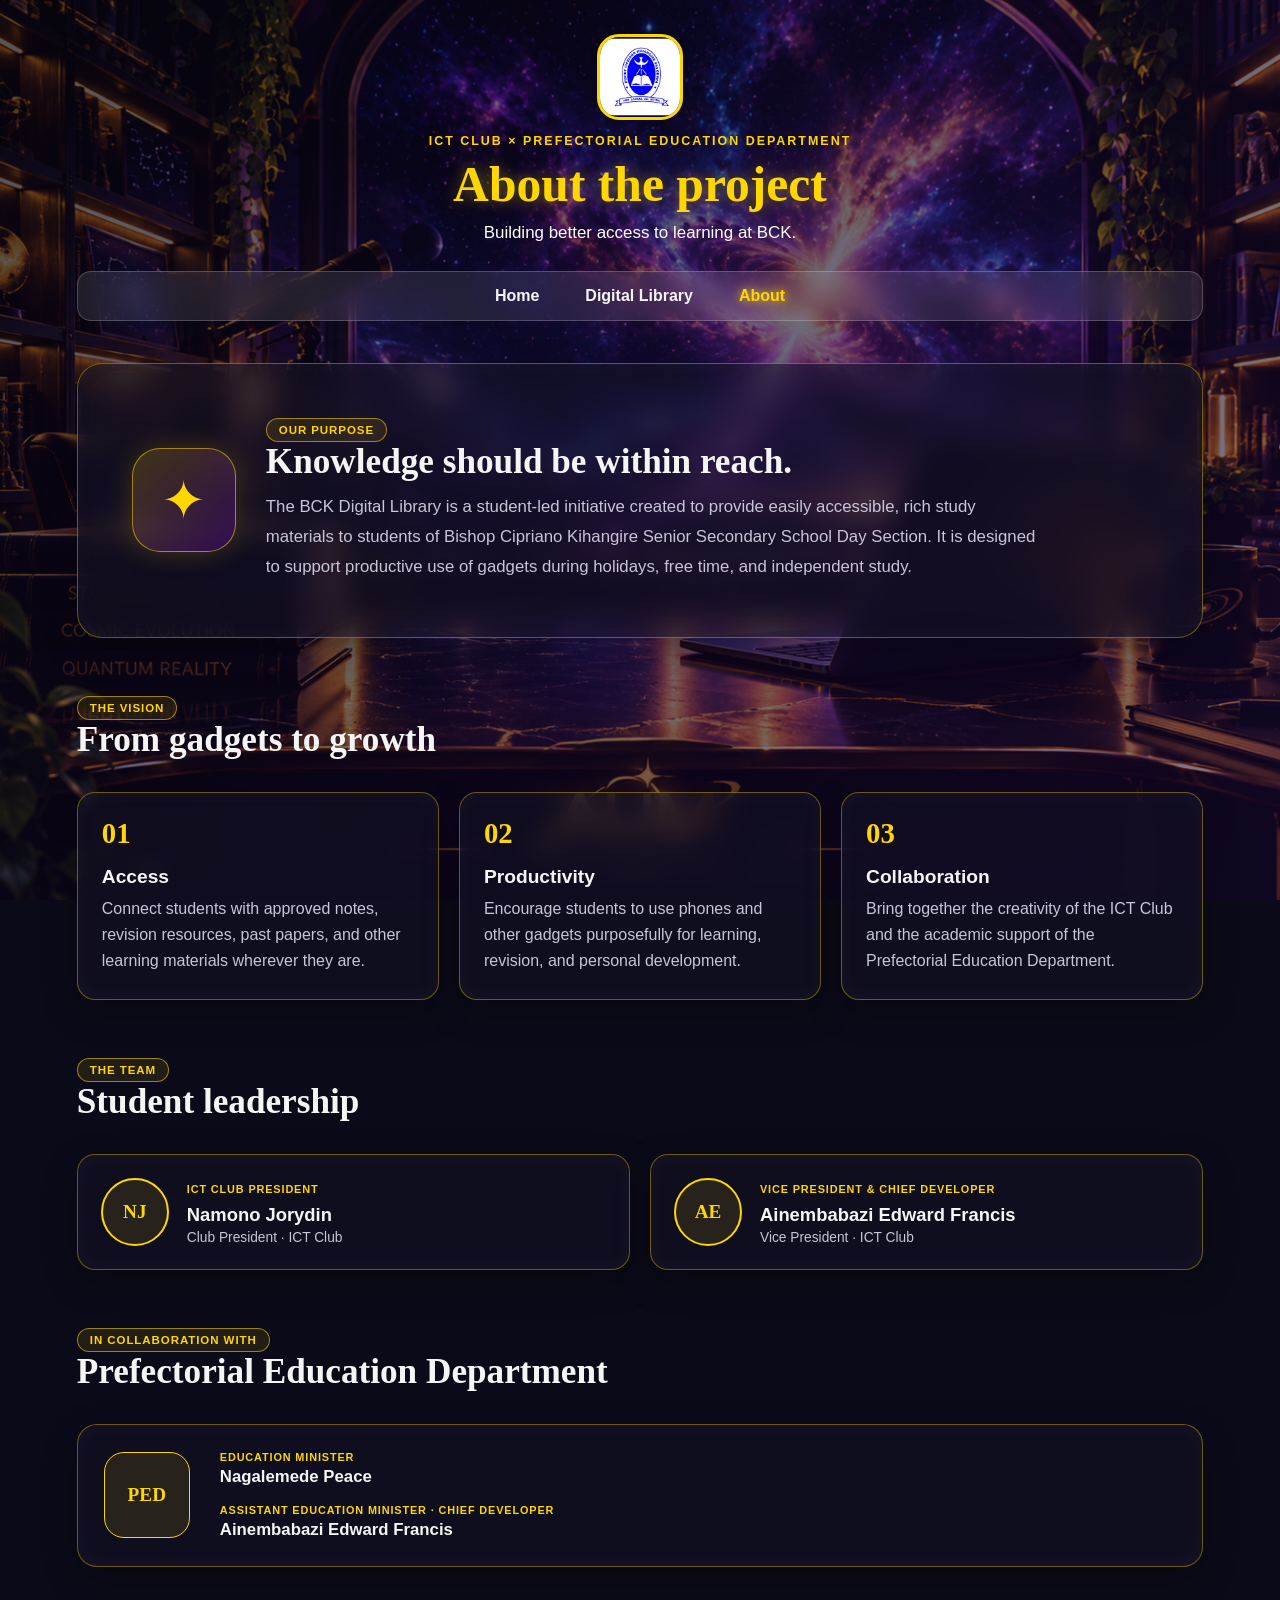
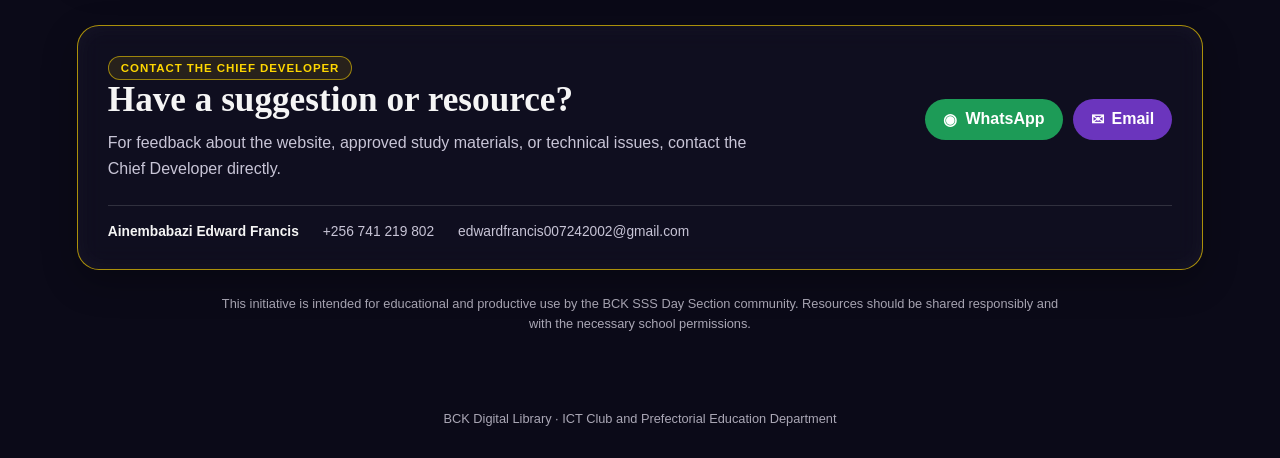
==== about.html @ 895d28ef "Add files via upload" ====
<!doctype html>
<html lang="en">
<head>
  <meta charset="utf-8">
  <meta name="viewport" content="width=device-width, initial-scale=1">
  <meta name="description" content="About the BCK Digital Library, developed by the ICT Club in collaboration with the Prefectorial Education Department.">
  <title>About the Project | BCK Digital Library</title>
  <link rel="stylesheet" href="styles.css">
</head>
<body>
  <header class="site-header compact-header">
    <div class="hero container">
      <div class="badge-box small-badge"><img src="images/badge.png" alt="BCK school badge"></div>
      <p class="eyebrow">ICT Club × Prefectorial Education Department</p>
      <h1>About the project</h1>
      <p class="tagline">Building better access to learning at BCK.</p>
    </div>
    <nav class="navbar container" aria-label="Main navigation">
      <a href="index.html">Home</a>
      <a href="books.html">Digital Library</a>
      <a class="active" href="about.html">About</a>
    </nav>
  </header>

  <main class="container about-main">
    <section class="about-hero glass">
      <div class="about-icon" aria-hidden="true">✦</div>
      <div>
        <span class="chip">OUR PURPOSE</span>
        <h2>Knowledge should be within reach.</h2>
        <p>The BCK Digital Library is a student-led initiative created to provide easily accessible, rich study materials to students of Bishop Cipriano Kihangire Senior Secondary School Day Section. It is designed to support productive use of gadgets during holidays, free time, and independent study.</p>
      </div>
    </section>

    <section class="about-section">
      <div class="section-heading about-heading">
        <div><span class="chip">THE VISION</span><h2>From gadgets to growth</h2></div>
      </div>
      <div class="vision-grid">
        <article class="vision-card glass"><span class="vision-number">01</span><h3>Access</h3><p>Connect students with approved notes, revision resources, past papers, and other learning materials wherever they are.</p></article>
        <article class="vision-card glass"><span class="vision-number">02</span><h3>Productivity</h3><p>Encourage students to use phones and other gadgets purposefully for learning, revision, and personal development.</p></article>
        <article class="vision-card glass"><span class="vision-number">03</span><h3>Collaboration</h3><p>Bring together the creativity of the ICT Club and the academic support of the Prefectorial Education Department.</p></article>
      </div>
    </section>

    <section class="about-section">
      <div class="section-heading about-heading"><div><span class="chip">THE TEAM</span><h2>Student leadership</h2></div></div>
      <div class="team-grid">
        <article class="person-card glass featured-person"><div class="person-avatar">NJ</div><div><span class="role-label">ICT CLUB PRESIDENT</span><h3>Namono Jorydin</h3><p>Club President · ICT Club</p></div></article>
        <article class="person-card glass featured-person"><div class="person-avatar">AE</div><div><span class="role-label">VICE PRESIDENT & CHIEF DEVELOPER</span><h3>Ainembabazi Edward Francis</h3><p>Vice President · ICT Club</p></div></article>
      </div>
    </section>

    <section class="about-section">
      <div class="section-heading about-heading"><div><span class="chip">IN COLLABORATION WITH</span><h2>Prefectorial Education Department</h2></div></div>
      <div class="leadership-panel glass">
        <div class="department-mark">PED</div>
        <div class="leadership-list">
          <div><span>EDUCATION MINISTER</span><strong>Nagalemede Peace</strong></div>
          <div><span>ASSISTANT EDUCATION MINISTER · CHIEF DEVELOPER</span><strong>Ainembabazi Edward Francis</strong></div>
        </div>
      </div>
    </section>

    <section class="contact-panel glass">
      <div>
        <span class="chip">CONTACT THE CHIEF DEVELOPER</span>
        <h2>Have a suggestion or resource?</h2>
        <p>For feedback about the website, approved study materials, or technical issues, contact the Chief Developer directly.</p>
      </div>
      <div class="contact-actions">
        <a class="contact-button whatsapp" href="https://wa.me/256741219802" target="_blank" rel="noopener"><span>◉</span> WhatsApp</a>
        <a class="contact-button email" href="mailto:edwardfrancis007242002@gmail.com"><span>✉</span> Email</a>
      </div>
      <div class="contact-details"><strong>Ainembabazi Edward Francis</strong><span>+256 741 219 802</span><span>edwardfrancis007242002@gmail.com</span></div>
    </section>

    <p class="about-note">This initiative is intended for educational and productive use by the BCK SSS Day Section community. Resources should be shared responsibly and with the necessary school permissions.</p>
  </main>

  <footer class="site-footer container">BCK Digital Library · ICT Club and Prefectorial Education Department</footer>
</body>
</html>
---- styles.css ----
:root {
  --gold: #ffd700;
  --gold-dark: #b8860b;
  --ink: #f5f5f5;
  --muted: #c8c5d7;
  --purple: #6b35bd;
  --night: #0b0a18;
}

* { box-sizing: border-box; }
html { scroll-behavior: smooth; }
body {
  min-height: 100vh;
  margin: 0;
  color: var(--ink);
  font-family: "Segoe UI", Tahoma, Geneva, Verdana, sans-serif;
  background: var(--night) url("images/bg.jpg") center / cover fixed no-repeat;
  overflow-x: hidden;
}
body::before {
  content: "";
  position: fixed;
  inset: 0;
  z-index: -1;
  background: linear-gradient(135deg, rgba(8, 6, 18, .68), rgba(29, 12, 61, .54));
}
a { color: inherit; }
.container { width: min(1150px, 88vw); margin-inline: auto; }
.site-header { padding: 34px 0 0; }
.hero { text-align: center; }
.badge-box {
  display: grid;
  place-items: center;
  width: 122px;
  height: 122px;
  margin: 0 auto 18px;
  overflow: hidden;
  border: 3px solid var(--gold);
  border-radius: 28px;
  background: rgba(20, 18, 30, .6);
  animation: glow 3.2s ease-in-out infinite;
}
.badge-box img { width: 88%; height: 88%; object-fit: contain; transform: scale(1.16); }
.small-badge { width: 86px; height: 86px; border-radius: 22px; margin-bottom: 14px; }
@keyframes glow { 50% { box-shadow: 0 0 30px 8px rgba(255, 215, 0, .55), 0 0 75px 22px rgba(150, 70, 255, .25); } }
.eyebrow { margin: 0 0 8px; color: var(--gold); font-size: .78rem; font-weight: 800; letter-spacing: .16em; text-transform: uppercase; }
h1, h2, h3, p { margin-top: 0; }
h1 { margin-bottom: 10px; color: var(--gold); font: 700 clamp(1.75rem, 4vw, 3.1rem) Georgia, serif; text-shadow: 0 0 16px rgba(255, 215, 0, .42); }
h2 { margin-bottom: 10px; font: 700 clamp(1.45rem, 3vw, 2.2rem) Georgia, serif; }
.tagline { margin-bottom: 0; color: #fff; font-size: 1.06rem; }
.navbar {
  display: flex;
  justify-content: center;
  gap: 46px;
  margin-top: 28px;
  padding: 15px 20px;
  border: 1px solid rgba(255,255,255,.2);
  border-radius: 14px;
  background: rgba(190,190,205,.13);
  backdrop-filter: blur(12px);
}
.navbar a { color: var(--ink); font-weight: 700; text-decoration: none; }
.navbar a:hover, .navbar a.active { color: var(--gold); text-shadow: 0 0 10px var(--gold); }
main { padding: 48px 0 76px; }
.glass { border: 1px solid rgba(255, 215, 0, .38); background: rgba(20, 18, 37, .58); box-shadow: 0 12px 35px rgba(0,0,0,.28), inset 0 0 22px rgba(255,255,255,.035); backdrop-filter: blur(12px); }
.welcome-panel { display: flex; align-items: center; justify-content: space-between; gap: 30px; padding: clamp(26px, 5vw, 58px); border-radius: 25px; }
.welcome-panel p { max-width: 620px; color: var(--muted); font-size: 1.05rem; line-height: 1.7; }
.welcome-mark { font-size: clamp(4rem, 11vw, 8rem); filter: drop-shadow(0 0 22px rgba(255,215,0,.45)); }
.chip { display: inline-block; padding: 5px 12px; border: 1px solid rgba(255,215,0,.55); border-radius: 99px; color: var(--gold); background: rgba(255,215,0,.1); font-size: .72rem; font-weight: 800; letter-spacing: .08em; }
.btn-gold { display: inline-block; padding: 11px 25px; border-radius: 99px; color: #16120a; background: linear-gradient(135deg, #ffe9a8, var(--gold) 48%, var(--gold-dark)); box-shadow: 0 0 16px rgba(255,215,0,.34); font-weight: 800; text-decoration: none; transition: transform .2s, box-shadow .2s; }
.btn-gold:hover { transform: translateY(-2px); box-shadow: 0 0 28px rgba(255,215,0,.64); }
.section-heading { display: flex; align-items: end; justify-content: space-between; gap: 20px; margin: 54px 0 22px; }
.section-heading p { color: var(--muted); }
.class-grid { display: grid; grid-template-columns: repeat(3, 1fr); gap: 22px; }
.class-card { display: flex; flex-direction: column; align-items: center; padding: 30px 20px; border-radius: 20px; text-align: center; text-decoration: none; transition: transform .25s, border-color .25s; }
.class-card:hover { transform: translateY(-7px); border-color: var(--gold); }
.class-card span { color: var(--gold); font: 700 3.2rem Georgia, serif; text-shadow: 0 0 16px rgba(255,215,0,.4); }
.class-card small { margin: 3px 0 17px; color: var(--muted); }
.class-card b { font-size: .9rem; }
.notice { margin-top: 28px; padding: 20px 24px; border-radius: 16px; }
.notice p { margin: 7px 0 0; color: var(--muted); line-height: 1.6; }
.library-main { padding-top: 40px; }
.library-toolbar { display: flex; align-items: end; justify-content: space-between; gap: 25px; padding: 25px; border-radius: 20px; }
.library-toolbar h2 { margin-top: 11px; margin-bottom: 4px; }
.library-toolbar p { margin: 0; color: var(--muted); }
.search-box input { width: min(360px, 100%); padding: 13px 16px; border: 1px solid rgba(255,255,255,.25); border-radius: 99px; outline: 0; color: white; background: rgba(0,0,0,.28); font: inherit; }
.search-box input:focus { border-color: var(--gold); box-shadow: 0 0 0 3px rgba(255,215,0,.12); }
.library-layout { display: grid; grid-template-columns: 190px 1fr; gap: 26px; margin-top: 28px; }
.class-filter { align-self: start; padding: 20px; border-radius: 18px; }
.class-filter h3 { margin-bottom: 14px; }
.filter-btn { display: flex; justify-content: space-between; width: 100%; margin: 4px 0; padding: 10px 11px; border: 0; border-radius: 9px; color: var(--ink); background: transparent; cursor: pointer; text-align: left; font: inherit; }
.filter-btn span { color: var(--muted); font-size: .7rem; }
.filter-btn:hover, .filter-btn.active { color: #16120a; background: var(--gold); font-weight: 800; }
.filter-btn.active span { color: #3b3100; }
.class-filter hr { margin: 18px 0; border: 0; border-top: 1px solid rgba(255,255,255,.15); }
.text-link { color: var(--muted); font-size: .88rem; text-decoration: none; }
.text-link:hover { color: var(--gold); }
.resource-grid { display: grid; grid-template-columns: repeat(3, 1fr); gap: 20px; }
.resource-card { display: flex; flex-direction: column; padding: 17px; border-radius: 18px; }
.resource-cover { display: grid; place-items: center; height: 105px; margin-bottom: 14px; border: 1px solid rgba(255,215,0,.25); border-radius: 13px; background: linear-gradient(135deg, rgba(255,215,0,.15), rgba(106,13,173,.34)); font-size: 2.7rem; }
.resource-meta { display: flex; align-items: center; justify-content: space-between; gap: 8px; }
.format { color: var(--muted); font-size: .75rem; font-weight: 800; }
.resource-card h3 { margin: 13px 0 7px; font-size: 1.02rem; line-height: 1.35; }
.subject { margin-bottom: 4px; color: var(--gold); font-size: .85rem; font-weight: 700; }
.author { min-height: 34px; margin-bottom: 16px; color: var(--muted); font-size: .78rem; }
.full-btn, .btn-disabled { width: 100%; padding: 10px 12px; text-align: center; font-size: .86rem; }
.btn-disabled { display: inline-block; border: 1px dashed rgba(255,255,255,.28); border-radius: 99px; color: #aaa7b5; font-weight: 700; }
.empty-state { grid-column: 1 / -1; padding: 40px; border-radius: 18px; text-align: center; }
.empty-state p { color: var(--muted); }
.site-footer { padding: 0 0 32px; color: #aaa7b5; font-size: .8rem; text-align: center; }
.sr-only { position: absolute; width: 1px; height: 1px; overflow: hidden; clip: rect(0,0,0,0); }
.about-main { padding-top: 42px; }
.about-hero { display: flex; align-items: center; gap: 30px; padding: clamp(26px, 5vw, 54px); border-radius: 25px; }
.about-hero p { max-width: 780px; margin-bottom: 0; color: var(--muted); font-size: 1.05rem; line-height: 1.8; }
.about-icon { display: grid; flex: 0 0 104px; place-items: center; width: 104px; height: 104px; border: 1px solid rgba(255,215,0,.55); border-radius: 28px; color: var(--gold); background: linear-gradient(135deg, rgba(255,215,0,.2), rgba(106,13,173,.35)); font-size: 3.4rem; box-shadow: 0 0 28px rgba(255,215,0,.2); }
.about-section { margin-top: 58px; }
.about-heading { margin: 0 0 22px; }
.vision-grid { display: grid; grid-template-columns: repeat(3, 1fr); gap: 20px; }
.vision-card { padding: 24px; border-radius: 18px; }
.vision-number { color: var(--gold); font: 700 1.8rem Georgia, serif; }
.vision-card h3 { margin: 16px 0 8px; font-size: 1.2rem; }
.vision-card p { margin: 0; color: var(--muted); line-height: 1.65; }
.team-grid { display: grid; grid-template-columns: repeat(2, 1fr); gap: 20px; }
.person-card { display: flex; align-items: center; gap: 18px; padding: 23px; border-radius: 18px; }
.person-avatar { display: grid; flex: 0 0 68px; place-items: center; width: 68px; height: 68px; border: 2px solid var(--gold); border-radius: 50%; color: var(--gold); background: rgba(255,215,0,.1); font: 700 1.2rem Georgia, serif; }
.role-label { color: var(--gold); font-size: .68rem; font-weight: 800; letter-spacing: .08em; }
.person-card h3 { margin: 7px 0 4px; font-size: 1.15rem; }
.person-card p { margin: 0; color: var(--muted); font-size: .86rem; }
.leadership-panel { display: flex; align-items: center; gap: 30px; padding: 26px; border-radius: 20px; }
.department-mark { display: grid; flex: 0 0 86px; place-items: center; width: 86px; height: 86px; border: 1px solid var(--gold); border-radius: 20px; color: var(--gold); background: rgba(255,215,0,.1); font: 700 1.2rem Georgia, serif; }
.leadership-list { display: grid; gap: 17px; }
.leadership-list div { display: grid; gap: 4px; }
.leadership-list span { color: var(--gold); font-size: .68rem; font-weight: 800; letter-spacing: .08em; }
.leadership-list strong { font-size: 1.05rem; }
.contact-panel { display: grid; grid-template-columns: 1fr auto; gap: 22px 35px; align-items: center; margin-top: 58px; padding: 30px; border-color: rgba(255,215,0,.65); border-radius: 22px; }
.contact-panel p { max-width: 650px; margin: 0; color: var(--muted); line-height: 1.65; }
.contact-actions { display: flex; flex-wrap: wrap; gap: 10px; }
.contact-button { display: inline-flex; align-items: center; gap: 8px; padding: 11px 18px; border-radius: 99px; color: white; font-weight: 800; text-decoration: none; }
.contact-button.whatsapp { background: #1d9b57; }
.contact-button.email { background: #6b35bd; }
.contact-button:hover { filter: brightness(1.15); transform: translateY(-2px); }
.contact-details { grid-column: 1 / -1; display: flex; flex-wrap: wrap; gap: 8px 24px; padding-top: 18px; border-top: 1px solid rgba(255,255,255,.14); color: var(--muted); font-size: .86rem; }
.contact-details strong { color: var(--ink); }
.about-note { margin: 24px auto 0; max-width: 850px; color: #aaa7b5; font-size: .8rem; line-height: 1.6; text-align: center; }
@media (max-width: 850px) { .resource-grid { grid-template-columns: repeat(2, 1fr); } }
@media (max-width: 650px) {
  .container { width: min(92vw, 1150px); }
  .navbar { gap: 28px; }
  .welcome-panel, .section-heading, .library-toolbar { align-items: flex-start; flex-direction: column; }
  .welcome-mark { display: none; }
  .class-grid, .resource-grid { grid-template-columns: 1fr; }
  .library-layout { grid-template-columns: 1fr; }
  .class-filter { display: grid; grid-template-columns: repeat(2, 1fr); gap: 3px 8px; }
  .class-filter h3, .class-filter hr, .class-filter .text-link { grid-column: 1 / -1; }
  .search-box, .search-box input { width: 100%; }
  .about-hero { align-items: flex-start; flex-direction: column; }
  .vision-grid, .team-grid { grid-template-columns: 1fr; }
  .leadership-panel { align-items: flex-start; flex-direction: column; }
  .contact-panel { grid-template-columns: 1fr; }
  .contact-details { grid-column: auto; flex-direction: column; gap: 6px; }
}
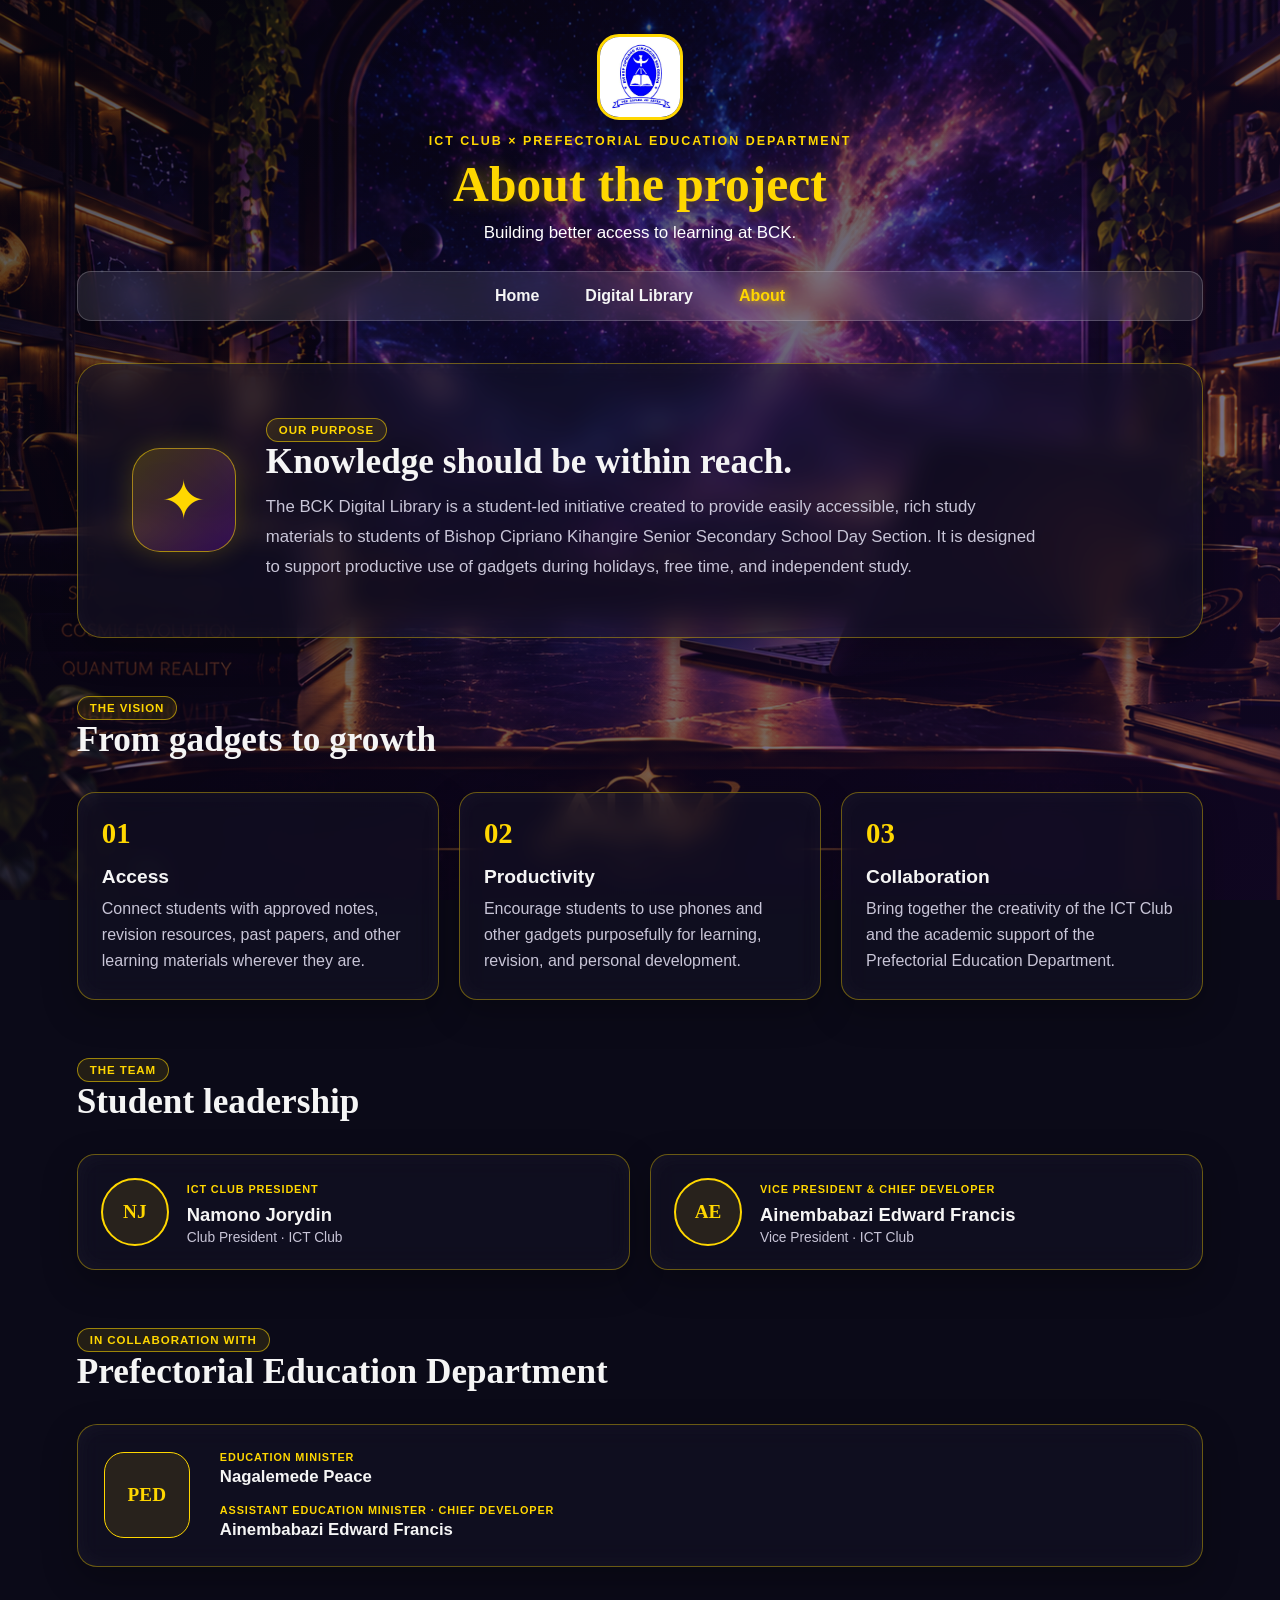
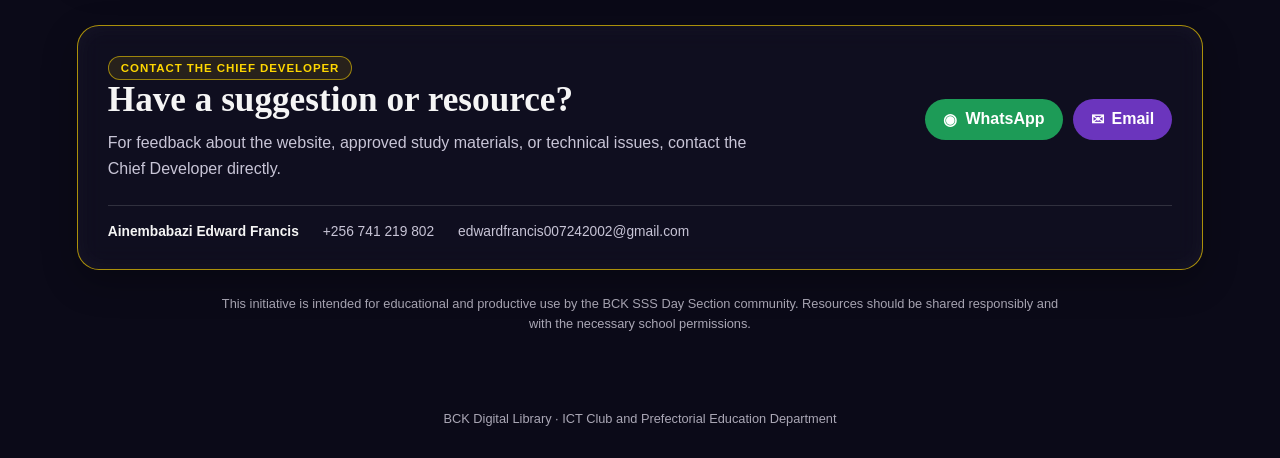
==== commit e076da4a: "Update about.html" ====
--- a/about.html
+++ b/about.html
@@ -6,6 +6,7 @@
   <meta name="description" content="About the BCK Digital Library, developed by the ICT Club in collaboration with the Prefectorial Education Department.">
   <title>About the Project | BCK Digital Library</title>
   <link rel="stylesheet" href="styles.css">
+  <link rel="icon" type="image/png" href="images/badge.png">
 </head>
 <body>
   <header class="site-header compact-header">
--- a/styles.css
+++ b/styles.css
@@ -31,8 +31,8 @@
 .badge-box {
   display: grid;
   place-items: center;
-  width: 122px;
-  height: 122px;
+  width: 112px;
+  height: 112px;
   margin: 0 auto 18px;
   overflow: hidden;
   border: 3px solid var(--gold);
@@ -40,7 +40,7 @@
   background: rgba(20, 18, 30, .6);
   animation: glow 3.2s ease-in-out infinite;
 }
-.badge-box img { width: 88%; height: 88%; object-fit: contain; transform: scale(1.16); }
+.badge-box img { width: 94%; height: 94%; object-fit: contain; transform: scale(1.16); }
 .small-badge { width: 86px; height: 86px; border-radius: 22px; margin-bottom: 14px; }
 @keyframes glow { 50% { box-shadow: 0 0 30px 8px rgba(255, 215, 0, .55), 0 0 75px 22px rgba(150, 70, 255, .25); } }
 .eyebrow { margin: 0 0 8px; color: var(--gold); font-size: .78rem; font-weight: 800; letter-spacing: .16em; text-transform: uppercase; }
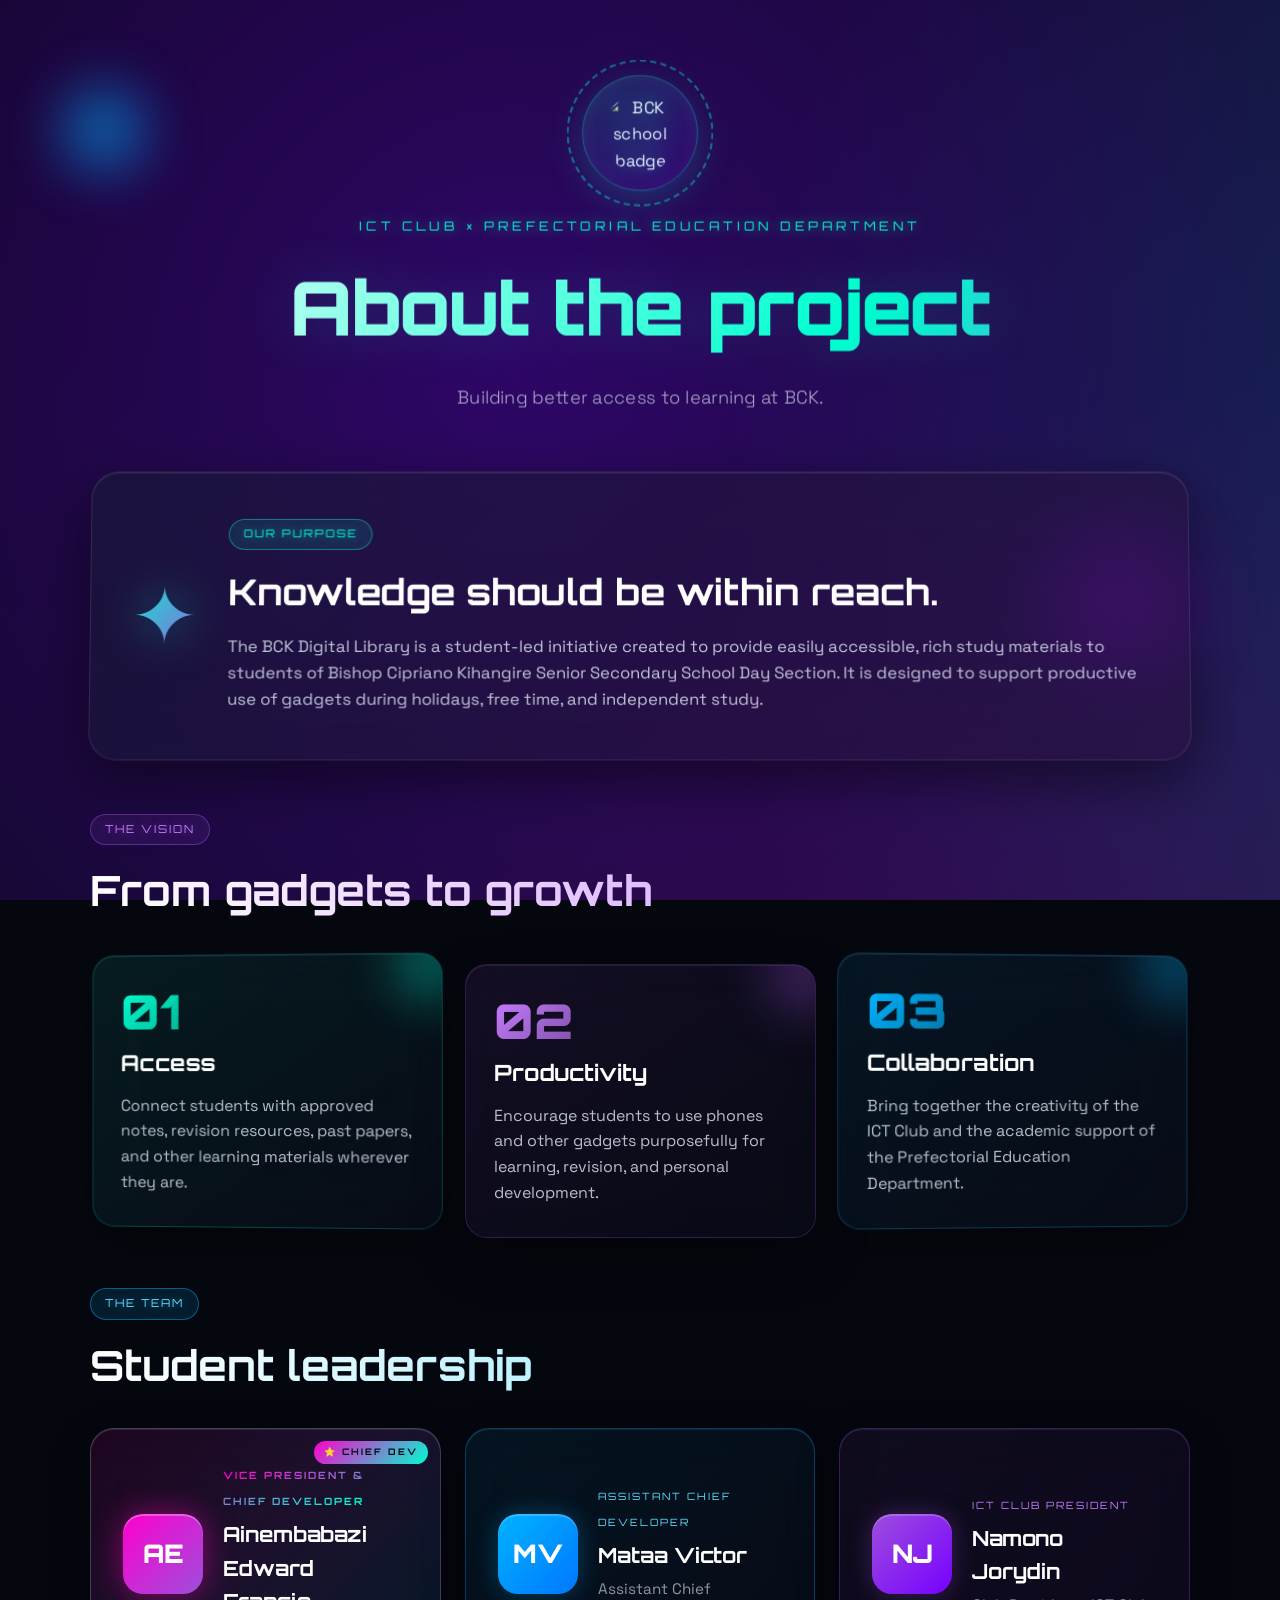
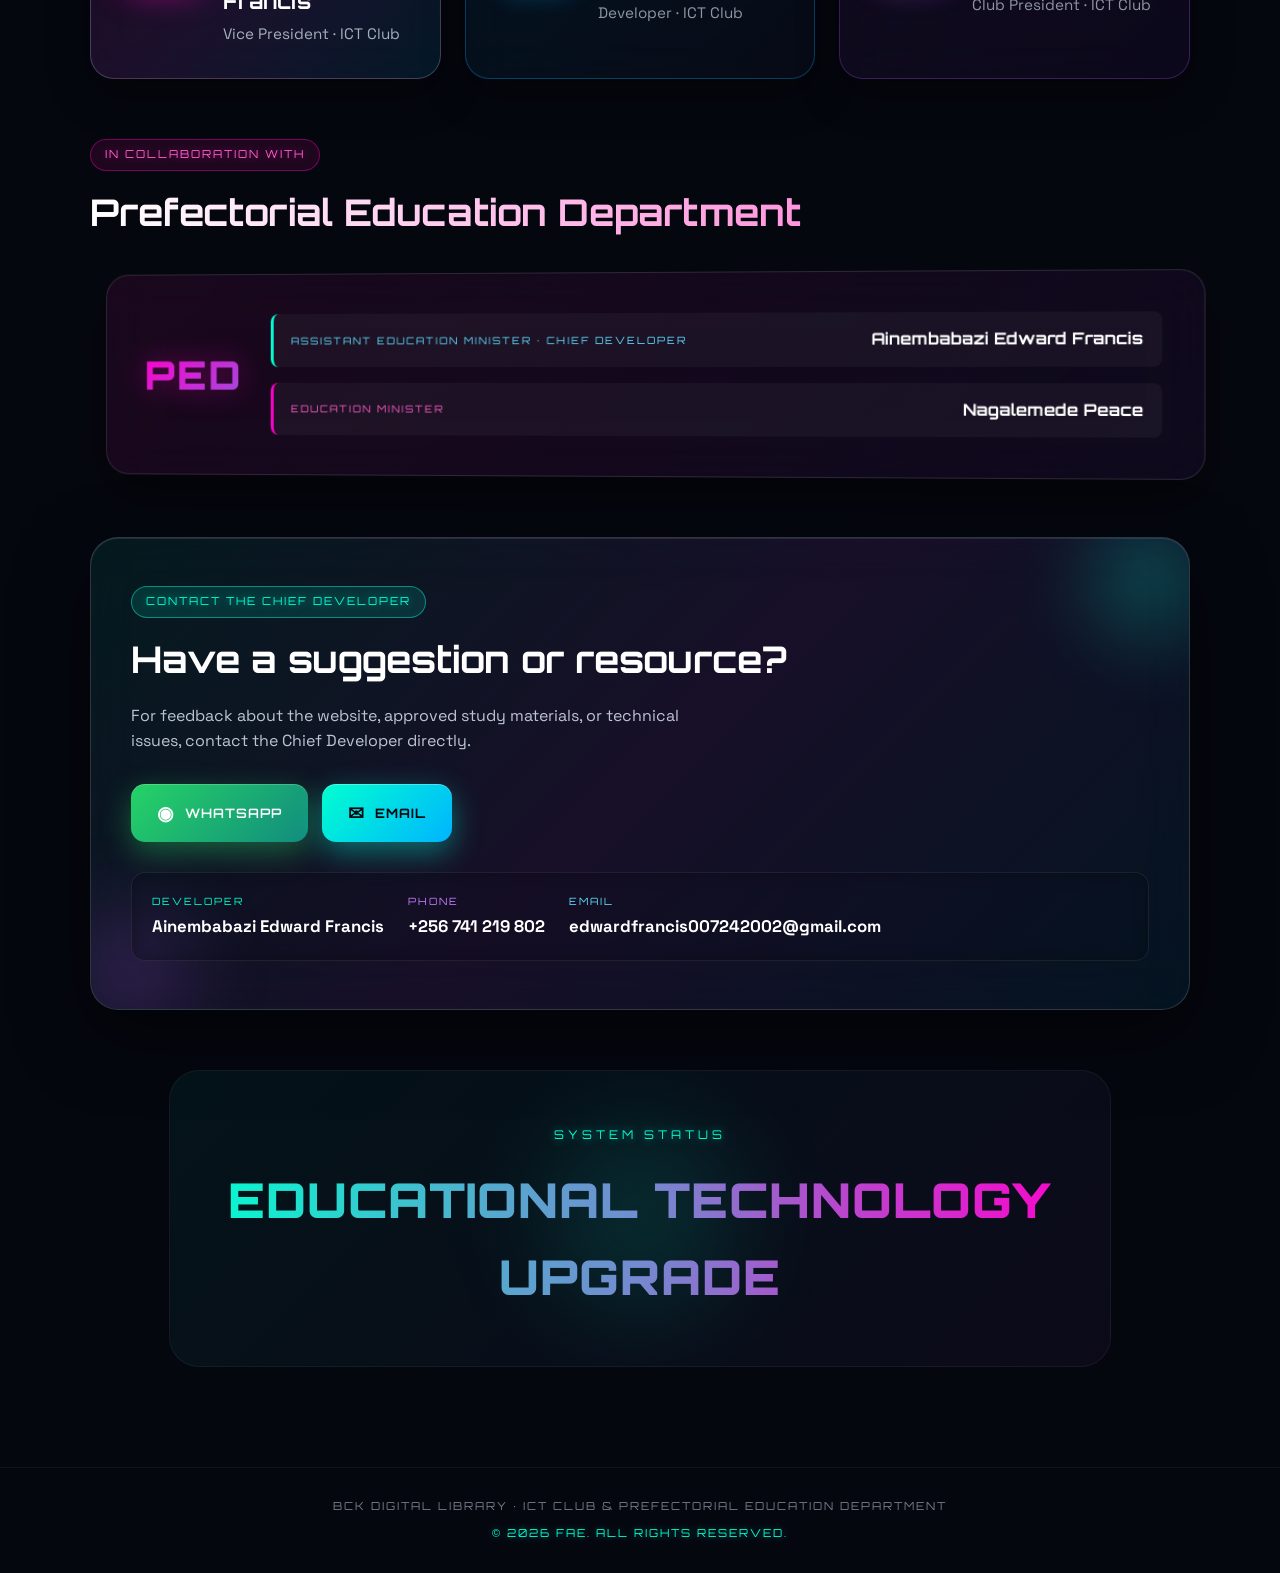
==== commit a4e6f785: "Update about.html" ====
--- a/about.html
+++ b/about.html
@@ -5,80 +5,790 @@
   <meta name="viewport" content="width=device-width, initial-scale=1">
   <meta name="description" content="About the BCK Digital Library, developed by the ICT Club in collaboration with the Prefectorial Education Department.">
   <title>About the Project | BCK Digital Library</title>
-  <link rel="stylesheet" href="styles.css">
-  <link rel="icon" type="image/png" href="images/badge.png">
+  <link rel="icon" type="image/png" href="images/school-badge.png">
+  <link rel="preconnect" href="https://fonts.googleapis.com">
+  <link rel="preconnect" href="https://fonts.gstatic.com" crossorigin>
+  <link href="https://fonts.googleapis.com/css2?family=Orbitron:wght@500;700;900&family=Space+Grotesk:wght@300;400;500;600;700&display=swap" rel="stylesheet">
+  <style>
+    @keyframes auroraShift {
+      0% { background-position: 0% 50%; }
+      50% { background-position: 100% 50%; }
+      100% { background-position: 0% 50%; }
+    }
+    @keyframes floaty {
+      0%, 100% { transform: translateY(0) rotate(0deg); }
+      50% { transform: translateY(-15px) rotate(3deg); }
+    }
+    @keyframes pulseGlow {
+      0%, 100% { box-shadow: 0 0 30px rgba(0, 255, 200, 0.35), inset 0 0 20px rgba(0, 255, 200, 0.08); }
+      50% { box-shadow: 0 0 55px rgba(0, 255, 200, 0.6), inset 0 0 30px rgba(0, 255, 200, 0.15); }
+    }
+    @keyframes holoShimmer {
+      0% { background-position: -200% center; }
+      100% { background-position: 200% center; }
+    }
+    @keyframes spin {
+      from { transform: rotate(0deg); }
+      to   { transform: rotate(360deg); }
+    }
+  </style>
 </head>
-<body>
-  <header class="site-header compact-header">
-    <div class="hero container">
-      <div class="badge-box small-badge"><img src="images/badge.png" alt="BCK school badge"></div>
-      <p class="eyebrow">ICT Club × Prefectorial Education Department</p>
-      <h1>About the project</h1>
-      <p class="tagline">Building better access to learning at BCK.</p>
+<body style="
+  margin: 0;
+  font-family: 'Space Grotesk', system-ui, sans-serif;
+  color: #e8f1ff;
+  background: #05070f;
+  min-height: 100vh;
+  overflow-x: hidden;
+  position: relative;
+  line-height: 1.6;
+">
+
+  <!-- Animated cosmic background (No more square grid!) -->
+  <div style="
+    position: fixed;
+    inset: 0;
+    background:
+      radial-gradient(circle at 20% 20%, rgba(120, 0, 255, 0.35), transparent 50%),
+      radial-gradient(circle at 80% 30%, rgba(0, 200, 255, 0.28), transparent 55%),
+      radial-gradient(circle at 50% 90%, rgba(255, 0, 180, 0.25), transparent 60%),
+      linear-gradient(135deg, #05070f 0%, #0a0d1f 50%, #050714 100%);
+    background-size: 200% 200%;
+    animation: auroraShift 18s ease-in-out infinite;
+    z-index: -2;
+  "></div>
+
+  <!-- Floating decorative orbs -->
+  <div style="position: fixed; top: 10%; left: 5%; width: 80px; height: 80px; border-radius: 50%; background: radial-gradient(circle, #00ffd0, #0077ff 60%, transparent); filter: blur(30px); opacity: 0.7; animation: floaty 8s ease-in-out infinite; pointer-events: none;"></div>
+  <div style="position: fixed; top: 60%; right: 8%; width: 120px; height: 120px; border-radius: 50%; background: radial-gradient(circle, #ff00cc, #7700ff 60%, transparent); filter: blur(40px); opacity: 0.6; animation: floaty 10s ease-in-out infinite reverse; pointer-events: none;"></div>
+
+  <!-- ============ HEADER ============ -->
+  <header style="
+    position: relative;
+    padding: 80px 20px 40px;
+    text-align: center;
+    perspective: 1200px;
+  ">
+    <div style="
+      max-width: 1100px;
+      margin: 0 auto;
+      transform: translateZ(40px);
+    ">
+      <!-- Holographic Orb Badge -->
+      <div style="position: relative; display: inline-flex; margin-bottom: 24px; animation: floaty 7s ease-in-out infinite;">
+        <div style="
+          position: absolute; inset: -15px;
+          border: 2px dashed rgba(0,255,220,0.4);
+          border-radius: 50%;
+          animation: spin 20s linear infinite;
+        "></div>
+        <div style="
+          width: 110px;
+          height: 110px;
+          border-radius: 50%;
+          background: linear-gradient(145deg, rgba(0,255,220,0.15), rgba(120,0,255,0.15));
+          backdrop-filter: blur(20px);
+          -webkit-backdrop-filter: blur(20px);
+          border: 1px solid rgba(0, 255, 220, 0.3);
+          box-shadow: 0 10px 40px rgba(0, 255, 220, 0.2), inset 0 0 20px rgba(255,255,255,0.05);
+          display: flex;
+          align-items: center;
+          justify-content: center;
+        ">
+          <img src="images/school-badge.png" alt="BCK school badge" style="width: 75px; height: 75px; object-fit: contain; border-radius: 50%; filter: drop-shadow(0 0 10px rgba(0,255,220,0.6));">
+        </div>
+      </div>
+
+      <p style="
+        margin: 0 0 12px;
+        font-family: 'Orbitron', monospace;
+        font-size: 12px;
+        letter-spacing: 4px;
+        text-transform: uppercase;
+        color: #00ffd0;
+        text-shadow: 0 0 12px rgba(0,255,220,0.7);
+      ">ICT Club × Prefectorial Education Department</p>
+
+      <h1 style="
+        margin: 0 0 16px;
+        font-family: 'Orbitron', sans-serif;
+        font-size: clamp(2.2rem, 6vw, 4.5rem);
+        font-weight: 900;
+        letter-spacing: -1px;
+        background: linear-gradient(120deg, #ffffff 0%, #00ffd0 35%, #9d4edd 65%, #00b4ff 100%);
+        background-size: 200% auto;
+        -webkit-background-clip: text;
+        background-clip: text;
+        -webkit-text-fill-color: transparent;
+        animation: holoShimmer 6s linear infinite;
+        text-shadow: 0 0 60px rgba(0,255,220,0.2);
+      ">About the project</h1>
+
+      <p style="
+        margin: 0 auto;
+        max-width: 500px;
+        font-size: 1.1rem;
+        color: rgba(232, 241, 255, 0.7);
+        font-weight: 300;
+      ">Building better access to learning at BCK.</p>
     </div>
-    <nav class="navbar container" aria-label="Main navigation">
-      <a href="index.html">Home</a>
-      <a href="books.html">Digital Library</a>
-      <a class="active" href="about.html">About</a>
-    </nav>
   </header>
 
-  <main class="container about-main">
-    <section class="about-hero glass">
-      <div class="about-icon" aria-hidden="true">✦</div>
+  <!-- ============ MAIN ============ -->
+  <main style="
+    max-width: 1100px;
+    margin: 0 auto;
+    padding: 20px 20px 60px;
+    perspective: 1500px;
+  ">
+
+    <!-- HERO PURPOSE SECTION -->
+    <section style="
+      position: relative;
+      padding: 48px 40px;
+      margin-bottom: 50px;
+      background: linear-gradient(135deg, rgba(20, 25, 50, 0.55), rgba(40, 15, 60, 0.55));
+      backdrop-filter: blur(25px);
+      -webkit-backdrop-filter: blur(25px);
+      border: 1px solid rgba(255,255,255,0.1);
+      border-radius: 28px;
+      display: flex;
+      gap: 30px;
+      align-items: center;
+      box-shadow:
+        0 20px 60px rgba(0,0,0,0.5),
+        inset 0 1px 0 rgba(255,255,255,0.1);
+      transform: rotateX(2deg);
+      transition: transform 0.5s cubic-bezier(.2,.9,.3,1.3);
+    " onmouseover="this.style.transform='rotateX(0deg) translateY(-4px)'" onmouseout="this.style.transform='rotateX(2deg)'">
+      <div style="
+        font-size: 5rem;
+        background: linear-gradient(135deg, #00ffd0, #9d4edd);
+        -webkit-background-clip: text;
+        background-clip: text;
+        -webkit-text-fill-color: transparent;
+        filter: drop-shadow(0 0 25px rgba(0,255,220,0.5));
+        animation: floaty 4s ease-in-out infinite;
+        flex-shrink: 0;
+      ">✦</div>
       <div>
-        <span class="chip">OUR PURPOSE</span>
-        <h2>Knowledge should be within reach.</h2>
-        <p>The BCK Digital Library is a student-led initiative created to provide easily accessible, rich study materials to students of Bishop Cipriano Kihangire Senior Secondary School Day Section. It is designed to support productive use of gadgets during holidays, free time, and independent study.</p>
+        <span style="
+          display: inline-block;
+          padding: 6px 14px;
+          background: rgba(0,255,220,0.1);
+          border: 1px solid rgba(0,255,220,0.4);
+          border-radius: 20px;
+          font-family: 'Orbitron', sans-serif;
+          font-size: 11px;
+          letter-spacing: 2px;
+          color: #00ffd0;
+          margin-bottom: 14px;
+          text-shadow: 0 0 8px rgba(0,255,220,0.5);
+        ">OUR PURPOSE</span>
+        <h2 style="
+          margin: 0 0 14px;
+          font-family: 'Orbitron', sans-serif;
+          font-size: clamp(1.6rem, 4vw, 2.3rem);
+          font-weight: 700;
+          color: #fff;
+        ">Knowledge should be within reach.</h2>
+        <p style="
+          margin: 0;
+          color: rgba(232,241,255,0.8);
+          font-size: 1.05rem;
+        ">The BCK Digital Library is a student-led initiative created to provide easily accessible, rich study materials to students of Bishop Cipriano Kihangire Senior Secondary School Day Section. It is designed to support productive use of gadgets during holidays, free time, and independent study.</p>
       </div>
     </section>
 
-    <section class="about-section">
-      <div class="section-heading about-heading">
-        <div><span class="chip">THE VISION</span><h2>From gadgets to growth</h2></div>
-      </div>
-      <div class="vision-grid">
-        <article class="vision-card glass"><span class="vision-number">01</span><h3>Access</h3><p>Connect students with approved notes, revision resources, past papers, and other learning materials wherever they are.</p></article>
-        <article class="vision-card glass"><span class="vision-number">02</span><h3>Productivity</h3><p>Encourage students to use phones and other gadgets purposefully for learning, revision, and personal development.</p></article>
-        <article class="vision-card glass"><span class="vision-number">03</span><h3>Collaboration</h3><p>Bring together the creativity of the ICT Club and the academic support of the Prefectorial Education Department.</p></article>
+    <!-- VISION SECTION -->
+    <section style="margin-bottom: 60px;">
+      <div style="margin-bottom: 30px;">
+        <span style="
+          display: inline-block;
+          padding: 6px 14px;
+          background: rgba(157,78,221,0.12);
+          border: 1px solid rgba(157,78,221,0.45);
+          border-radius: 20px;
+          font-family: 'Orbitron', sans-serif;
+          font-size: 11px;
+          letter-spacing: 2px;
+          color: #c77dff;
+          margin-bottom: 12px;
+          text-shadow: 0 0 8px rgba(157,78,221,0.5);
+        ">THE VISION</span>
+        <h2 style="
+          margin: 0;
+          font-family: 'Orbitron', sans-serif;
+          font-size: clamp(1.8rem, 4vw, 2.6rem);
+          font-weight: 700;
+          background: linear-gradient(90deg, #fff, #c77dff);
+          -webkit-background-clip: text;
+          background-clip: text;
+          -webkit-text-fill-color: transparent;
+        ">From gadgets to growth</h2>
+      </div>
+
+      <div style="
+        display: grid;
+        grid-template-columns: repeat(auto-fit, minmax(280px, 1fr));
+        gap: 24px;
+      ">
+        <!-- Card 1 -->
+        <article style="
+          position: relative;
+          padding: 32px 28px;
+          background: linear-gradient(145deg, rgba(0,255,220,0.08), rgba(10,15,30,0.4));
+          backdrop-filter: blur(20px);
+          -webkit-backdrop-filter: blur(20px);
+          border: 1px solid rgba(0,255,220,0.2);
+          border-radius: 22px;
+          transform-style: preserve-3d;
+          transform: perspective(1000px) rotateY(-4deg);
+          transition: all 0.5s cubic-bezier(.2,.9,.3,1.3);
+          box-shadow: 0 20px 50px rgba(0,0,0,0.4), inset 0 1px 0 rgba(255,255,255,0.08);
+          overflow: hidden;
+        " onmouseover="this.style.transform='perspective(1000px) rotateY(0deg) translateY(-8px)'; this.style.boxShadow='0 25px 60px rgba(0,255,220,0.3), inset 0 1px 0 rgba(255,255,255,0.15)'" onmouseout="this.style.transform='perspective(1000px) rotateY(-4deg)'; this.style.boxShadow='0 20px 50px rgba(0,0,0,0.4), inset 0 1px 0 rgba(255,255,255,0.08)'">
+          <span style="
+            font-family: 'Orbitron', sans-serif;
+            font-size: 3rem;
+            font-weight: 900;
+            background: linear-gradient(135deg, #00ffd0, transparent);
+            -webkit-background-clip: text;
+            background-clip: text;
+            -webkit-text-fill-color: transparent;
+            line-height: 1;
+            display: block;
+            margin-bottom: 10px;
+          ">01</span>
+          <h3 style="
+            margin: 0 0 12px;
+            font-family: 'Orbitron', sans-serif;
+            font-size: 1.4rem;
+            color: #fff;
+          ">Access</h3>
+          <p style="margin: 0; color: rgba(232,241,255,0.78);">Connect students with approved notes, revision resources, past papers, and other learning materials wherever they are.</p>
+          <div style="
+            position: absolute;
+            top: -50px;
+            right: -50px;
+            width: 120px;
+            height: 120px;
+            border-radius: 50%;
+            background: radial-gradient(circle, rgba(0,255,220,0.4), transparent 70%);
+            filter: blur(20px);
+          "></div>
+        </article>
+
+        <!-- Card 2 -->
+        <article style="
+          position: relative;
+          padding: 32px 28px;
+          background: linear-gradient(145deg, rgba(157,78,221,0.1), rgba(10,15,30,0.4));
+          backdrop-filter: blur(20px);
+          -webkit-backdrop-filter: blur(20px);
+          border: 1px solid rgba(157,78,221,0.25);
+          border-radius: 22px;
+          transform-style: preserve-3d;
+          transform: perspective(1000px) rotateY(0deg) translateY(10px);
+          transition: all 0.5s cubic-bezier(.2,.9,.3,1.3);
+          box-shadow: 0 20px 50px rgba(0,0,0,0.4), inset 0 1px 0 rgba(255,255,255,0.08);
+          overflow: hidden;
+        " onmouseover="this.style.transform='perspective(1000px) rotateY(0deg) translateY(-8px)'; this.style.boxShadow='0 25px 60px rgba(157,78,221,0.3), inset 0 1px 0 rgba(255,255,255,0.15)'" onmouseout="this.style.transform='perspective(1000px) rotateY(0deg) translateY(10px)'; this.style.boxShadow='0 20px 50px rgba(0,0,0,0.4), inset 0 1px 0 rgba(255,255,255,0.08)'">
+          <span style="
+            font-family: 'Orbitron', sans-serif;
+            font-size: 3rem;
+            font-weight: 900;
+            background: linear-gradient(135deg, #c77dff, transparent);
+            -webkit-background-clip: text;
+            background-clip: text;
+            -webkit-text-fill-color: transparent;
+            line-height: 1;
+            display: block;
+            margin-bottom: 10px;
+          ">02</span>
+          <h3 style="
+            margin: 0 0 12px;
+            font-family: 'Orbitron', sans-serif;
+            font-size: 1.4rem;
+            color: #fff;
+          ">Productivity</h3>
+          <p style="margin: 0; color: rgba(232,241,255,0.78);">Encourage students to use phones and other gadgets purposefully for learning, revision, and personal development.</p>
+          <div style="
+            position: absolute;
+            top: -50px;
+            right: -50px;
+            width: 120px;
+            height: 120px;
+            border-radius: 50%;
+            background: radial-gradient(circle, rgba(157,78,221,0.4), transparent 70%);
+            filter: blur(20px);
+          "></div>
+        </article>
+
+        <!-- Card 3 -->
+        <article style="
+          position: relative;
+          padding: 32px 28px;
+          background: linear-gradient(145deg, rgba(0,180,255,0.08), rgba(10,15,30,0.4));
+          backdrop-filter: blur(20px);
+          -webkit-backdrop-filter: blur(20px);
+          border: 1px solid rgba(0,180,255,0.25);
+          border-radius: 22px;
+          transform-style: preserve-3d;
+          transform: perspective(1000px) rotateY(4deg);
+          transition: all 0.5s cubic-bezier(.2,.9,.3,1.3);
+          box-shadow: 0 20px 50px rgba(0,0,0,0.4), inset 0 1px 0 rgba(255,255,255,0.08);
+          overflow: hidden;
+        " onmouseover="this.style.transform='perspective(1000px) rotateY(0deg) translateY(-8px)'; this.style.boxShadow='0 25px 60px rgba(0,180,255,0.3), inset 0 1px 0 rgba(255,255,255,0.15)'" onmouseout="this.style.transform='perspective(1000px) rotateY(4deg)'; this.style.boxShadow='0 20px 50px rgba(0,0,0,0.4), inset 0 1px 0 rgba(255,255,255,0.08)'">
+          <span style="
+            font-family: 'Orbitron', sans-serif;
+            font-size: 3rem;
+            font-weight: 900;
+            background: linear-gradient(135deg, #00b4ff, transparent);
+            -webkit-background-clip: text;
+            background-clip: text;
+            -webkit-text-fill-color: transparent;
+            line-height: 1;
+            display: block;
+            margin-bottom: 10px;
+          ">03</span>
+          <h3 style="
+            margin: 0 0 12px;
+            font-family: 'Orbitron', sans-serif;
+            font-size: 1.4rem;
+            color: #fff;
+          ">Collaboration</h3>
+          <p style="margin: 0; color: rgba(232,241,255,0.78);">Bring together the creativity of the ICT Club and the academic support of the Prefectorial Education Department.</p>
+          <div style="
+            position: absolute;
+            top: -50px;
+            right: -50px;
+            width: 120px;
+            height: 120px;
+            border-radius: 50%;
+            background: radial-gradient(circle, rgba(0,180,255,0.4), transparent 70%);
+            filter: blur(20px);
+          "></div>
+        </article>
       </div>
     </section>
 
-    <section class="about-section">
-      <div class="section-heading about-heading"><div><span class="chip">THE TEAM</span><h2>Student leadership</h2></div></div>
-      <div class="team-grid">
-        <article class="person-card glass featured-person"><div class="person-avatar">NJ</div><div><span class="role-label">ICT CLUB PRESIDENT</span><h3>Namono Jorydin</h3><p>Club President · ICT Club</p></div></article>
-        <article class="person-card glass featured-person"><div class="person-avatar">AE</div><div><span class="role-label">VICE PRESIDENT & CHIEF DEVELOPER</span><h3>Ainembabazi Edward Francis</h3><p>Vice President · ICT Club</p></div></article>
+    <!-- TEAM SECTION -->
+    <section style="margin-bottom: 60px;">
+      <div style="margin-bottom: 30px;">
+        <span style="
+          display: inline-block;
+          padding: 6px 14px;
+          background: rgba(0,180,255,0.12);
+          border: 1px solid rgba(0,180,255,0.45);
+          border-radius: 20px;
+          font-family: 'Orbitron', sans-serif;
+          font-size: 11px;
+          letter-spacing: 2px;
+          color: #5ee0ff;
+          margin-bottom: 12px;
+          text-shadow: 0 0 8px rgba(0,180,255,0.5);
+        ">THE TEAM</span>
+        <h2 style="
+          margin: 0;
+          font-family: 'Orbitron', sans-serif;
+          font-size: clamp(1.8rem, 4vw, 2.6rem);
+          font-weight: 700;
+          background: linear-gradient(90deg, #fff, #5ee0ff);
+          -webkit-background-clip: text;
+          background-clip: text;
+          -webkit-text-fill-color: transparent;
+        ">Student leadership</h2>
+      </div>
+
+      <div style="
+        display: grid;
+        grid-template-columns: repeat(auto-fit, minmax(300px, 1fr));
+        gap: 24px;
+      ">
+        <!-- 1. Edward (Chief Dev) -->
+        <article style="
+          position: relative;
+          padding: 32px;
+          background: linear-gradient(135deg, rgba(255,0,180,0.1), rgba(157,78,221,0.15), rgba(0,180,255,0.1));
+          backdrop-filter: blur(25px);
+          -webkit-backdrop-filter: blur(25px);
+          border: 1px solid rgba(255,255,255,0.2);
+          border-radius: 24px;
+          display: flex;
+          gap: 20px;
+          align-items: center;
+          transform-style: preserve-3d;
+          transition: all 0.4s cubic-bezier(.2,.9,.3,1.3);
+          box-shadow: 0 15px 40px rgba(0,0,0,0.4), inset 0 1px 0 rgba(255,255,255,0.1);
+          animation: pulseGlow 4s ease-in-out infinite;
+        " onmouseover="this.style.transform='translateY(-6px) rotateX(-5deg)'; this.style.boxShadow='0 25px 60px rgba(255,0,180,0.4)'" onmouseout="this.style.transform='translateY(0)'; this.style.boxShadow='0 15px 40px rgba(0,0,0,0.4)'">
+          <div style="
+            position: absolute;
+            top: 12px;
+            right: 12px;
+            font-size: 9px;
+            font-family: 'Orbitron', sans-serif;
+            letter-spacing: 2px;
+            background: linear-gradient(135deg, #ff00cc, #00ffd0);
+            padding: 4px 10px;
+            border-radius: 20px;
+            color: #05070f;
+            font-weight: 700;
+          ">⭐ CHIEF DEV</div>
+          <div style="
+            width: 80px;
+            height: 80px;
+            border-radius: 20px;
+            background: linear-gradient(135deg, #ff00cc, #9d4edd, #00ffd0);
+            background-size: 200% 200%;
+            animation: auroraShift 4s ease-in-out infinite;
+            display: flex;
+            align-items: center;
+            justify-content: center;
+            font-family: 'Orbitron', sans-serif;
+            font-weight: 900;
+            font-size: 1.6rem;
+            color: #fff;
+            box-shadow: 0 0 30px rgba(255,0,180,0.5), inset 0 2px 0 rgba(255,255,255,0.3);
+            flex-shrink: 0;
+          ">AE</div>
+          <div>
+            <span style="
+              font-family: 'Orbitron', sans-serif;
+              font-size: 10px;
+              letter-spacing: 2px;
+              background: linear-gradient(90deg, #ff00cc, #00ffd0);
+              -webkit-background-clip: text;
+              background-clip: text;
+              -webkit-text-fill-color: transparent;
+              font-weight: 700;
+            ">VICE PRESIDENT & CHIEF DEVELOPER</span>
+            <h3 style="margin: 6px 0 4px; font-family: 'Orbitron', sans-serif; font-size: 1.3rem; color: #fff;">Ainembabazi Edward Francis</h3>
+            <p style="margin: 0; color: rgba(232,241,255,0.7); font-size: 0.95rem;">Vice President · ICT Club</p>
+          </div>
+        </article>
+
+        <!-- 2. Mataa Victor -->
+        <article style="
+          position: relative;
+          padding: 32px;
+          background: linear-gradient(135deg, rgba(0,180,255,0.08), rgba(10,15,30,0.5));
+          backdrop-filter: blur(25px);
+          -webkit-backdrop-filter: blur(25px);
+          border: 1px solid rgba(0,180,255,0.3);
+          border-radius: 24px;
+          display: flex;
+          gap: 20px;
+          align-items: center;
+          transform-style: preserve-3d;
+          transition: all 0.4s cubic-bezier(.2,.9,.3,1.3);
+          box-shadow: 0 15px 40px rgba(0,0,0,0.4), inset 0 1px 0 rgba(255,255,255,0.08);
+        " onmouseover="this.style.transform='translateY(-6px) rotateX(-5deg)'; this.style.boxShadow='0 25px 60px rgba(0,180,255,0.3)'" onmouseout="this.style.transform='translateY(0)'; this.style.boxShadow='0 15px 40px rgba(0,0,0,0.4)'">
+          <div style="
+            width: 80px;
+            height: 80px;
+            border-radius: 20px;
+            background: linear-gradient(135deg, #00b4ff, #0077ff);
+            display: flex;
+            align-items: center;
+            justify-content: center;
+            font-family: 'Orbitron', sans-serif;
+            font-weight: 900;
+            font-size: 1.6rem;
+            color: #fff;
+            box-shadow: 0 0 25px rgba(0,180,255,0.3), inset 0 2px 0 rgba(255,255,255,0.2);
+            flex-shrink: 0;
+          ">MV</div>
+          <div>
+            <span style="
+              font-family: 'Orbitron', sans-serif;
+              font-size: 10px;
+              letter-spacing: 2px;
+              color: #5ee0ff;
+            ">ASSISTANT CHIEF DEVELOPER</span>
+            <h3 style="margin: 6px 0 4px; font-family: 'Orbitron', sans-serif; font-size: 1.3rem; color: #fff;">Mataa Victor</h3>
+            <p style="margin: 0; color: rgba(232,241,255,0.6); font-size: 0.95rem;">Assistant Chief Developer · ICT Club</p>
+          </div>
+        </article>
+
+        <!-- 3. Namono -->
+        <article style="
+          padding: 32px;
+          background: linear-gradient(135deg, rgba(157,78,221,0.08), rgba(20,10,40,0.5));
+          backdrop-filter: blur(25px);
+          -webkit-backdrop-filter: blur(25px);
+          border: 1px solid rgba(157,78,221,0.3);
+          border-radius: 24px;
+          display: flex;
+          gap: 20px;
+          align-items: center;
+          transform-style: preserve-3d;
+          transition: all 0.4s cubic-bezier(.2,.9,.3,1.3);
+          box-shadow: 0 15px 40px rgba(0,0,0,0.4), inset 0 1px 0 rgba(255,255,255,0.08);
+        " onmouseover="this.style.transform='translateY(-6px) rotateX(-5deg)'; this.style.boxShadow='0 25px 60px rgba(157,78,221,0.3)'" onmouseout="this.style.transform='translateY(0)'; this.style.boxShadow='0 15px 40px rgba(0,0,0,0.4)'">
+          <div style="
+            width: 80px;
+            height: 80px;
+            border-radius: 20px;
+            background: linear-gradient(135deg, #9d4edd, #7700ff);
+            display: flex;
+            align-items: center;
+            justify-content: center;
+            font-family: 'Orbitron', sans-serif;
+            font-weight: 900;
+            font-size: 1.6rem;
+            color: #fff;
+            box-shadow: 0 0 25px rgba(157,78,221,0.3), inset 0 2px 0 rgba(255,255,255,0.2);
+            flex-shrink: 0;
+          ">NJ</div>
+          <div>
+            <span style="
+              font-family: 'Orbitron', sans-serif;
+              font-size: 10px;
+              letter-spacing: 2px;
+              color: #c77dff;
+            ">ICT CLUB PRESIDENT</span>
+            <h3 style="margin: 6px 0 4px; font-family: 'Orbitron', sans-serif; font-size: 1.3rem; color: #fff;">Namono Jorydin</h3>
+            <p style="margin: 0; color: rgba(232,241,255,0.6); font-size: 0.95rem;">Club President · ICT Club</p>
+          </div>
+        </article>
       </div>
     </section>
 
-    <section class="about-section">
-      <div class="section-heading about-heading"><div><span class="chip">IN COLLABORATION WITH</span><h2>Prefectorial Education Department</h2></div></div>
-      <div class="leadership-panel glass">
-        <div class="department-mark">PED</div>
-        <div class="leadership-list">
-          <div><span>EDUCATION MINISTER</span><strong>Nagalemede Peace</strong></div>
-          <div><span>ASSISTANT EDUCATION MINISTER · CHIEF DEVELOPER</span><strong>Ainembabazi Edward Francis</strong></div>
+    <!-- PED SECTION -->
+    <section style="margin-bottom: 60px;">
+      <div style="margin-bottom: 30px;">
+        <span style="
+          display: inline-block;
+          padding: 6px 14px;
+          background: rgba(255,0,180,0.1);
+          border: 1px solid rgba(255,0,180,0.4);
+          border-radius: 20px;
+          font-family: 'Orbitron', sans-serif;
+          font-size: 11px;
+          letter-spacing: 2px;
+          color: #ff5ecb;
+          margin-bottom: 12px;
+          text-shadow: 0 0 8px rgba(255,0,180,0.5);
+        ">IN COLLABORATION WITH</span>
+        <h2 style="
+          margin: 0;
+          font-family: 'Orbitron', sans-serif;
+          font-size: clamp(1.6rem, 4vw, 2.3rem);
+          font-weight: 700;
+          background: linear-gradient(90deg, #fff, #ff5ecb);
+          -webkit-background-clip: text;
+          background-clip: text;
+          -webkit-text-fill-color: transparent;
+        ">Prefectorial Education Department</h2>
+      </div>
+
+      <div style="
+        padding: 40px;
+        background: linear-gradient(135deg, rgba(255,0,180,0.08), rgba(20,10,40,0.5));
+        backdrop-filter: blur(25px);
+        -webkit-backdrop-filter: blur(25px);
+        border: 1px solid rgba(255,255,255,0.12);
+        border-radius: 24px;
+        display: flex;
+        gap: 30px;
+        align-items: center;
+        transform: perspective(1000px) rotateY(-3deg);
+        transition: transform 0.5s;
+        box-shadow: 0 20px 50px rgba(0,0,0,0.5);
+        flex-wrap: wrap;
+      " onmouseover="this.style.transform='perspective(1000px) rotateY(0deg)'" onmouseout="this.style.transform='perspective(1000px) rotateY(-3deg)'">
+        <div style="
+          font-family: 'Orbitron', sans-serif;
+          font-size: 2.5rem;
+          font-weight: 900;
+          background: linear-gradient(135deg, #ff00cc, #9d4edd);
+          -webkit-background-clip: text;
+          background-clip: text;
+          -webkit-text-fill-color: transparent;
+          filter: drop-shadow(0 0 15px rgba(255,0,180,0.4));
+          letter-spacing: 2px;
+          flex-shrink: 0;
+        ">PED</div>
+        <div style="flex: 1; min-width: 280px; display: flex; flex-direction: column; gap: 16px;">
+          <div style="display: flex; justify-content: space-between; align-items: center; padding: 14px 18px; background: rgba(255,255,255,0.04); border-left: 3px solid #00ffd0; border-radius: 8px;">
+            <span style="font-family: 'Orbitron', sans-serif; font-size: 10px; letter-spacing: 2px; color: #5ee0ff;">ASSISTANT EDUCATION MINISTER · CHIEF DEVELOPER</span>
+            <strong style="color: #fff; font-family: 'Orbitron', sans-serif;">Ainembabazi Edward Francis</strong>
+          </div>
+          <div style="display: flex; justify-content: space-between; align-items: center; padding: 14px 18px; background: rgba(255,255,255,0.04); border-left: 3px solid #ff00cc; border-radius: 8px;">
+            <span style="font-family: 'Orbitron', sans-serif; font-size: 10px; letter-spacing: 2px; color: #ff5ecb;">EDUCATION MINISTER</span>
+            <strong style="color: #fff; font-family: 'Orbitron', sans-serif;">Nagalemede Peace</strong>
+          </div>
         </div>
       </div>
     </section>
 
-    <section class="contact-panel glass">
-      <div>
-        <span class="chip">CONTACT THE CHIEF DEVELOPER</span>
-        <h2>Have a suggestion or resource?</h2>
-        <p>For feedback about the website, approved study materials, or technical issues, contact the Chief Developer directly.</p>
-      </div>
-      <div class="contact-actions">
-        <a class="contact-button whatsapp" href="https://wa.me/256741219802" target="_blank" rel="noopener"><span>◉</span> WhatsApp</a>
-        <a class="contact-button email" href="mailto:edwardfrancis007242002@gmail.com"><span>✉</span> Email</a>
-      </div>
-      <div class="contact-details"><strong>Ainembabazi Edward Francis</strong><span>+256 741 219 802</span><span>edwardfrancis007242002@gmail.com</span></div>
+    <!-- CONTACT PANEL -->
+    <section style="
+      padding: 48px 40px;
+      background: linear-gradient(135deg, rgba(0,255,220,0.08), rgba(157,78,221,0.12), rgba(0,180,255,0.08));
+      backdrop-filter: blur(30px);
+      -webkit-backdrop-filter: blur(30px);
+      border: 1px solid rgba(255,255,255,0.15);
+      border-radius: 28px;
+      box-shadow: 0 25px 70px rgba(0,0,0,0.5), inset 0 1px 0 rgba(255,255,255,0.1);
+      margin-bottom: 40px;
+      position: relative;
+      overflow: hidden;
+    ">
+      <div style="
+        position: absolute;
+        top: -60px;
+        right: -60px;
+        width: 200px;
+        height: 200px;
+        border-radius: 50%;
+        background: radial-gradient(circle, rgba(0,255,220,0.25), transparent 70%);
+        filter: blur(30px);
+      "></div>
+      <div style="
+        position: absolute;
+        bottom: -60px;
+        left: -60px;
+        width: 200px;
+        height: 200px;
+        border-radius: 50%;
+        background: radial-gradient(circle, rgba(157,78,221,0.25), transparent 70%);
+        filter: blur(30px);
+      "></div>
+
+      <div style="position: relative;">
+        <span style="
+          display: inline-block;
+          padding: 6px 14px;
+          background: rgba(0,255,220,0.12);
+          border: 1px solid rgba(0,255,220,0.45);
+          border-radius: 20px;
+          font-family: 'Orbitron', sans-serif;
+          font-size: 11px;
+          letter-spacing: 2px;
+          color: #00ffd0;
+          margin-bottom: 12px;
+          text-shadow: 0 0 8px rgba(0,255,220,0.5);
+        ">CONTACT THE CHIEF DEVELOPER</span>
+
+        <h2 style="
+          margin: 0 0 14px;
+          font-family: 'Orbitron', sans-serif;
+          font-size: clamp(1.6rem, 4vw, 2.3rem);
+          font-weight: 700;
+          color: #fff;
+        ">Have a suggestion or resource?</h2>
+        <p style="margin: 0 0 30px; color: rgba(232,241,255,0.8); max-width: 600px;">For feedback about the website, approved study materials, or technical issues, contact the Chief Developer directly.</p>
+
+        <div style="display: flex; gap: 14px; flex-wrap: wrap; margin-bottom: 30px;">
+          <a href="https://wa.me/256741219802" target="_blank" rel="noopener" style="
+            display: inline-flex;
+            align-items: center;
+            gap: 10px;
+            padding: 14px 26px;
+            background: linear-gradient(135deg, #25D366, #128C7E);
+            color: #fff;
+            text-decoration: none;
+            border-radius: 14px;
+            font-weight: 600;
+            font-family: 'Orbitron', sans-serif;
+            font-size: 13px;
+            letter-spacing: 1px;
+            box-shadow: 0 10px 30px rgba(37,211,102,0.4), inset 0 1px 0 rgba(255,255,255,0.2);
+            transition: all 0.3s;
+          " onmouseover="this.style.transform='translateY(-3px) scale(1.03)'" onmouseout="this.style.transform='translateY(0) scale(1)'">
+            <span style="font-size: 1.2rem;">◉</span> WHATSAPP
+          </a>
+          <a href="mailto:edwardfrancis007242002@gmail.com" style="
+            display: inline-flex;
+            align-items: center;
+            gap: 10px;
+            padding: 14px 26px;
+            background: linear-gradient(135deg, #00ffd0, #00b4ff);
+            color: #05070f;
+            text-decoration: none;
+            border-radius: 14px;
+            font-weight: 700;
+            font-family: 'Orbitron', sans-serif;
+            font-size: 13px;
+            letter-spacing: 1px;
+            box-shadow: 0 10px 30px rgba(0,255,220,0.4), inset 0 1px 0 rgba(255,255,255,0.3);
+            transition: all 0.3s;
+          " onmouseover="this.style.transform='translateY(-3px) scale(1.03)'" onmouseout="this.style.transform='translateY(0) scale(1)'">
+            <span style="font-size: 1.2rem;">✉</span> EMAIL
+          </a>
+        </div>
+
+        <div style="
+          display: flex;
+          gap: 24px;
+          flex-wrap: wrap;
+          padding: 20px;
+          background: rgba(5,7,15,0.5);
+          border: 1px solid rgba(255,255,255,0.08);
+          border-radius: 14px;
+          backdrop-filter: blur(10px);
+        ">
+          <div style="display: flex; flex-direction: column; gap: 4px;">
+            <span style="font-family: 'Orbitron', sans-serif; font-size: 10px; letter-spacing: 2px; color: #00ffd0;">DEVELOPER</span>
+            <strong style="color: #fff; font-size: 1.05rem;">Ainembabazi Edward Francis</strong>
+          </div>
+          <div style="display: flex; flex-direction: column; gap: 4px;">
+            <span style="font-family: 'Orbitron', sans-serif; font-size: 10px; letter-spacing: 2px; color: #c77dff;">PHONE</span>
+            <strong style="color: #fff; font-size: 1.05rem;">+256 741 219 802</strong>
+          </div>
+          <div style="display: flex; flex-direction: column; gap: 4px;">
+            <span style="font-family: 'Orbitron', sans-serif; font-size: 10px; letter-spacing: 2px; color: #5ee0ff;">EMAIL</span>
+            <strong style="color: #fff; font-size: 1.05rem; word-break: break-all;">edwardfrancis007242002@gmail.com</strong>
+          </div>
+        </div>
+      </div>
     </section>
 
-    <p class="about-note">This initiative is intended for educational and productive use by the BCK SSS Day Section community. Resources should be shared responsibly and with the necessary school permissions.</p>
+    <!-- Educational Technology Upgrade Banner -->
+    <div style="
+      text-align: center;
+      margin: 60px auto 40px;
+      padding: 50px 20px;
+      position: relative;
+      overflow: hidden;
+      background: linear-gradient(135deg, rgba(0,255,220,0.05), rgba(157,78,221,0.05));
+      border: 1px solid rgba(255,255,255,0.05);
+      border-radius: 30px;
+      max-width: 900px;
+    ">
+      <div style="position: absolute; top: 50%; left: 50%; width: 300px; height: 300px; background: radial-gradient(circle, rgba(0,255,220,0.15), transparent 70%); transform: translate(-50%, -50%); filter: blur(40px); pointer-events: none;"></div>
+      <span style="font-family: 'Orbitron', sans-serif; font-size: 12px; letter-spacing: 4px; color: #00ffd0; text-shadow: 0 0 10px rgba(0,255,220,0.5);">SYSTEM STATUS</span>
+      <h2 style="
+        margin: 15px 0 0;
+        font-family: 'Orbitron', sans-serif;
+        font-size: clamp(1.8rem, 5vw, 3rem);
+        font-weight: 900;
+        letter-spacing: 1px;
+        background: linear-gradient(90deg, #00ffd0, #ff00cc, #00b4ff);
+        background-size: 200% auto;
+        -webkit-background-clip: text;
+        background-clip: text;
+        -webkit-text-fill-color: transparent;
+        animation: holoShimmer 5s linear infinite;
+      ">EDUCATIONAL TECHNOLOGY UPGRADE</h2>
+    </div>
   </main>
 
-  <footer class="site-footer container">BCK Digital Library · ICT Club and Prefectorial Education Department</footer>
+  <footer style="
+    text-align: center;
+    padding: 30px 20px;
+    font-family: 'Orbitron', sans-serif;
+    font-size: 11px;
+    letter-spacing: 2px;
+    color: rgba(232,241,255,0.5);
+    border-top: 1px solid rgba(255,255,255,0.05);
+  ">
+    BCK DIGITAL LIBRARY · ICT CLUB & PREFECTORIAL EDUCATION DEPARTMENT<br>
+    <span style="margin-top: 10px; display: inline-block; color: #00ffd0; text-shadow: 0 0 8px rgba(0,255,220,0.4);">© 2026 FAE. ALL RIGHTS RESERVED.</span>
+  </footer>
+
 </body>
 </html>
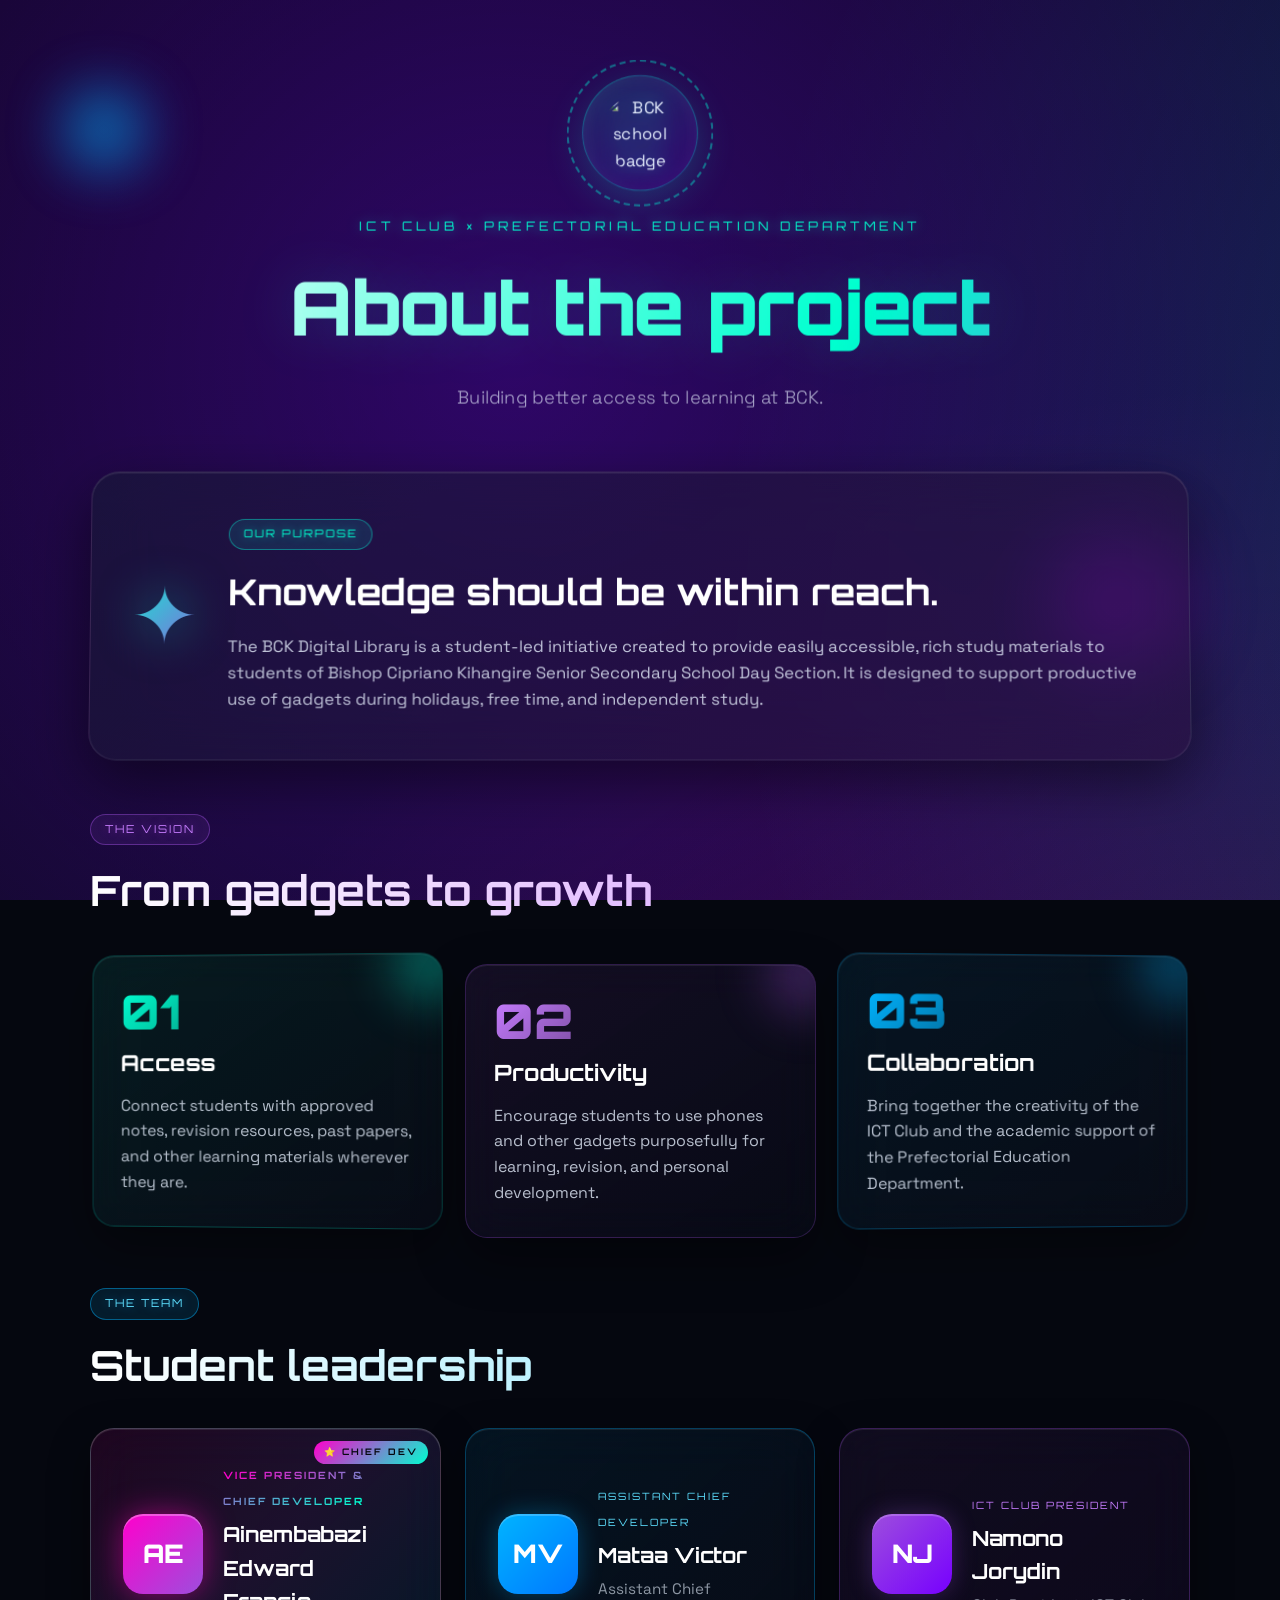
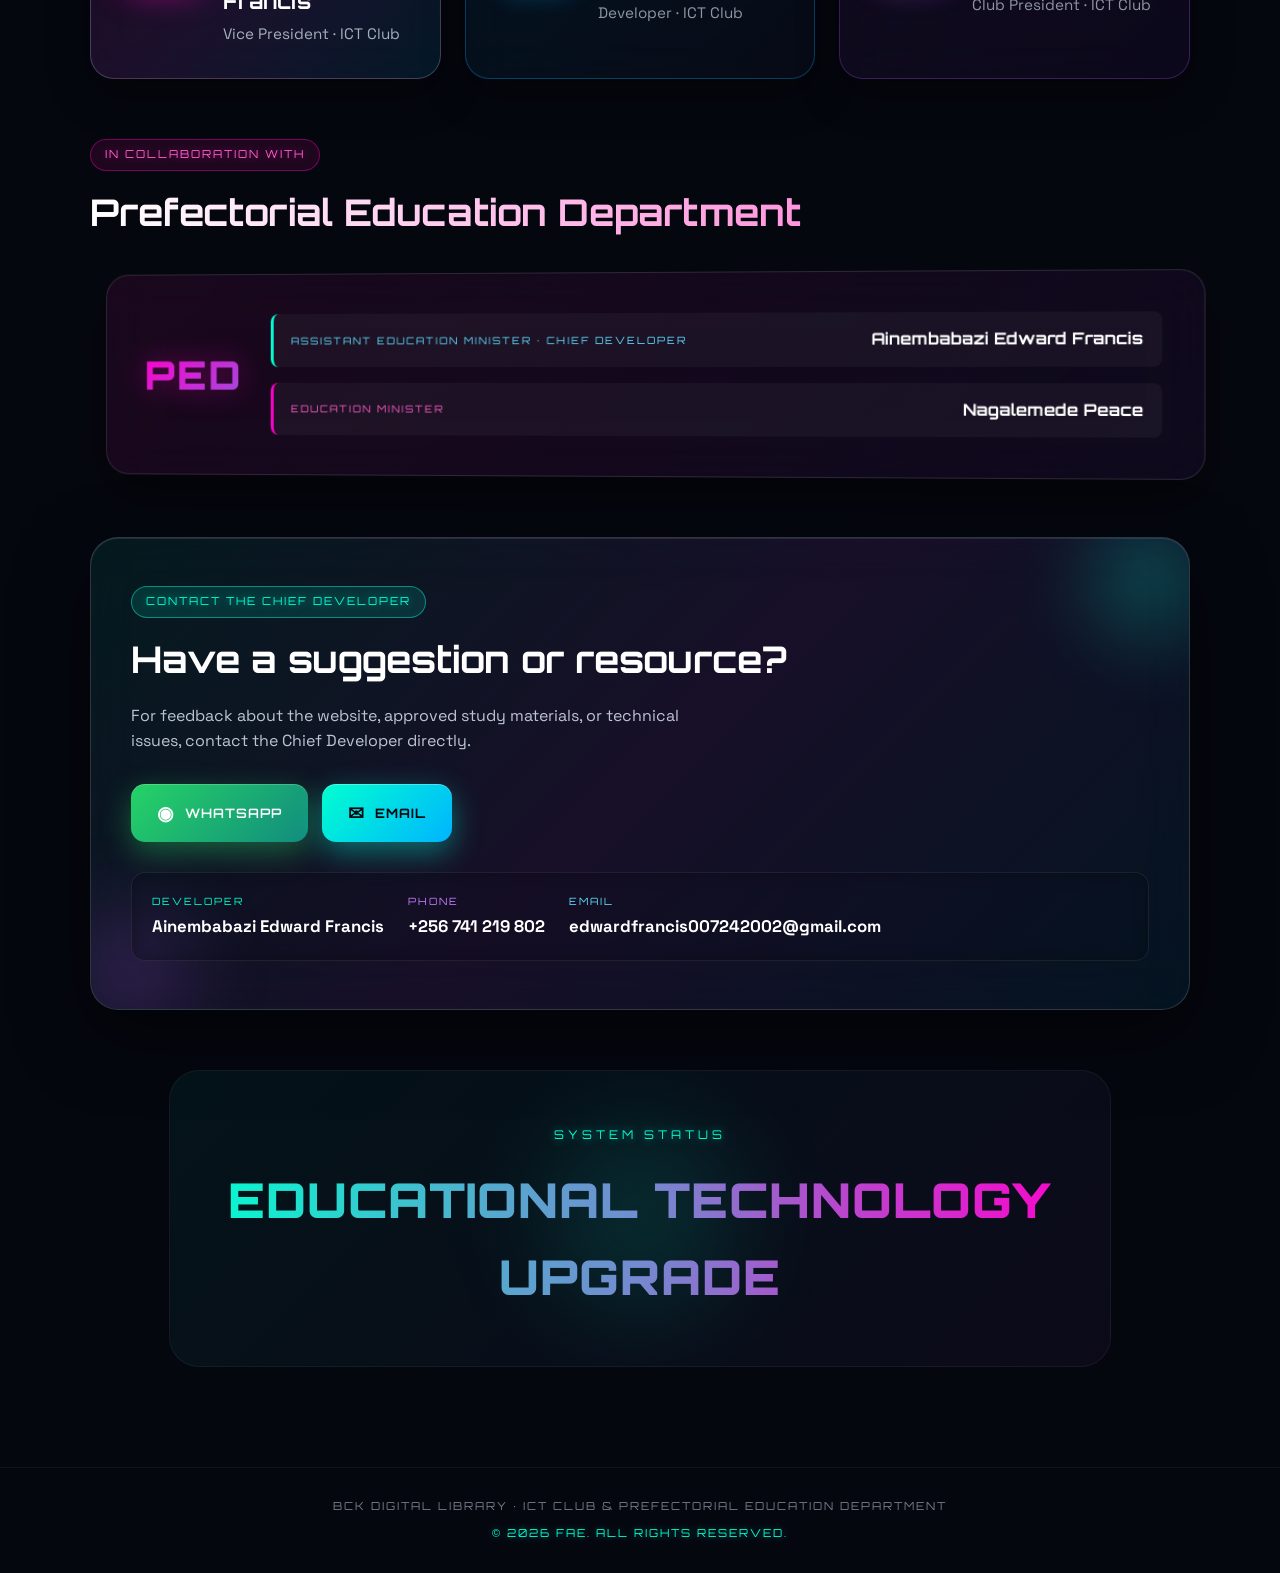
==== commit c9a7e978: "Fix icon link path in about.html" ====
--- a/about.html
+++ b/about.html
@@ -5,7 +5,7 @@
   <meta name="viewport" content="width=device-width, initial-scale=1">
   <meta name="description" content="About the BCK Digital Library, developed by the ICT Club in collaboration with the Prefectorial Education Department.">
   <title>About the Project | BCK Digital Library</title>
-  <link rel="icon" type="image/png" href="images/school-badge.png">
+  <link rel="icon" type="image/png" href="school-badge.png">
   <link rel="preconnect" href="https://fonts.googleapis.com">
   <link rel="preconnect" href="https://fonts.gstatic.com" crossorigin>
   <link href="https://fonts.googleapis.com/css2?family=Orbitron:wght@500;700;900&family=Space+Grotesk:wght@300;400;500;600;700&display=swap" rel="stylesheet">
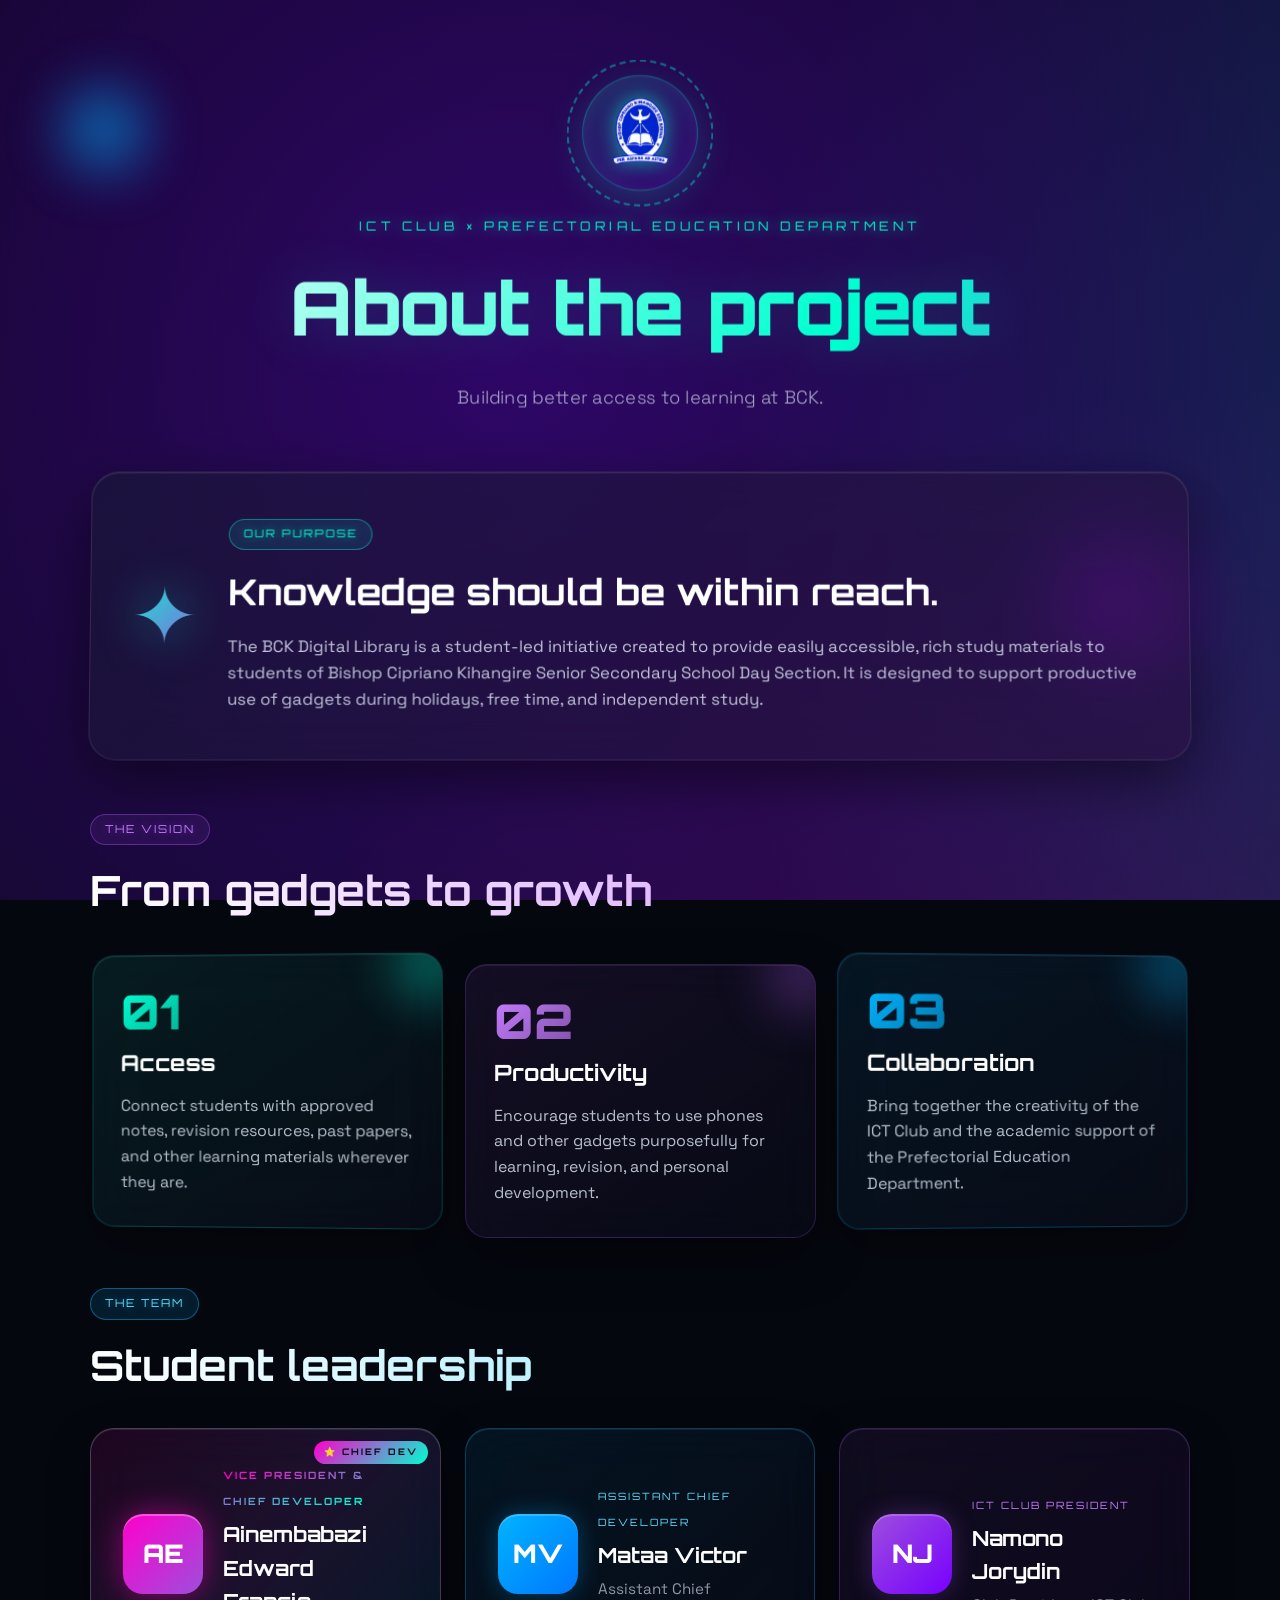
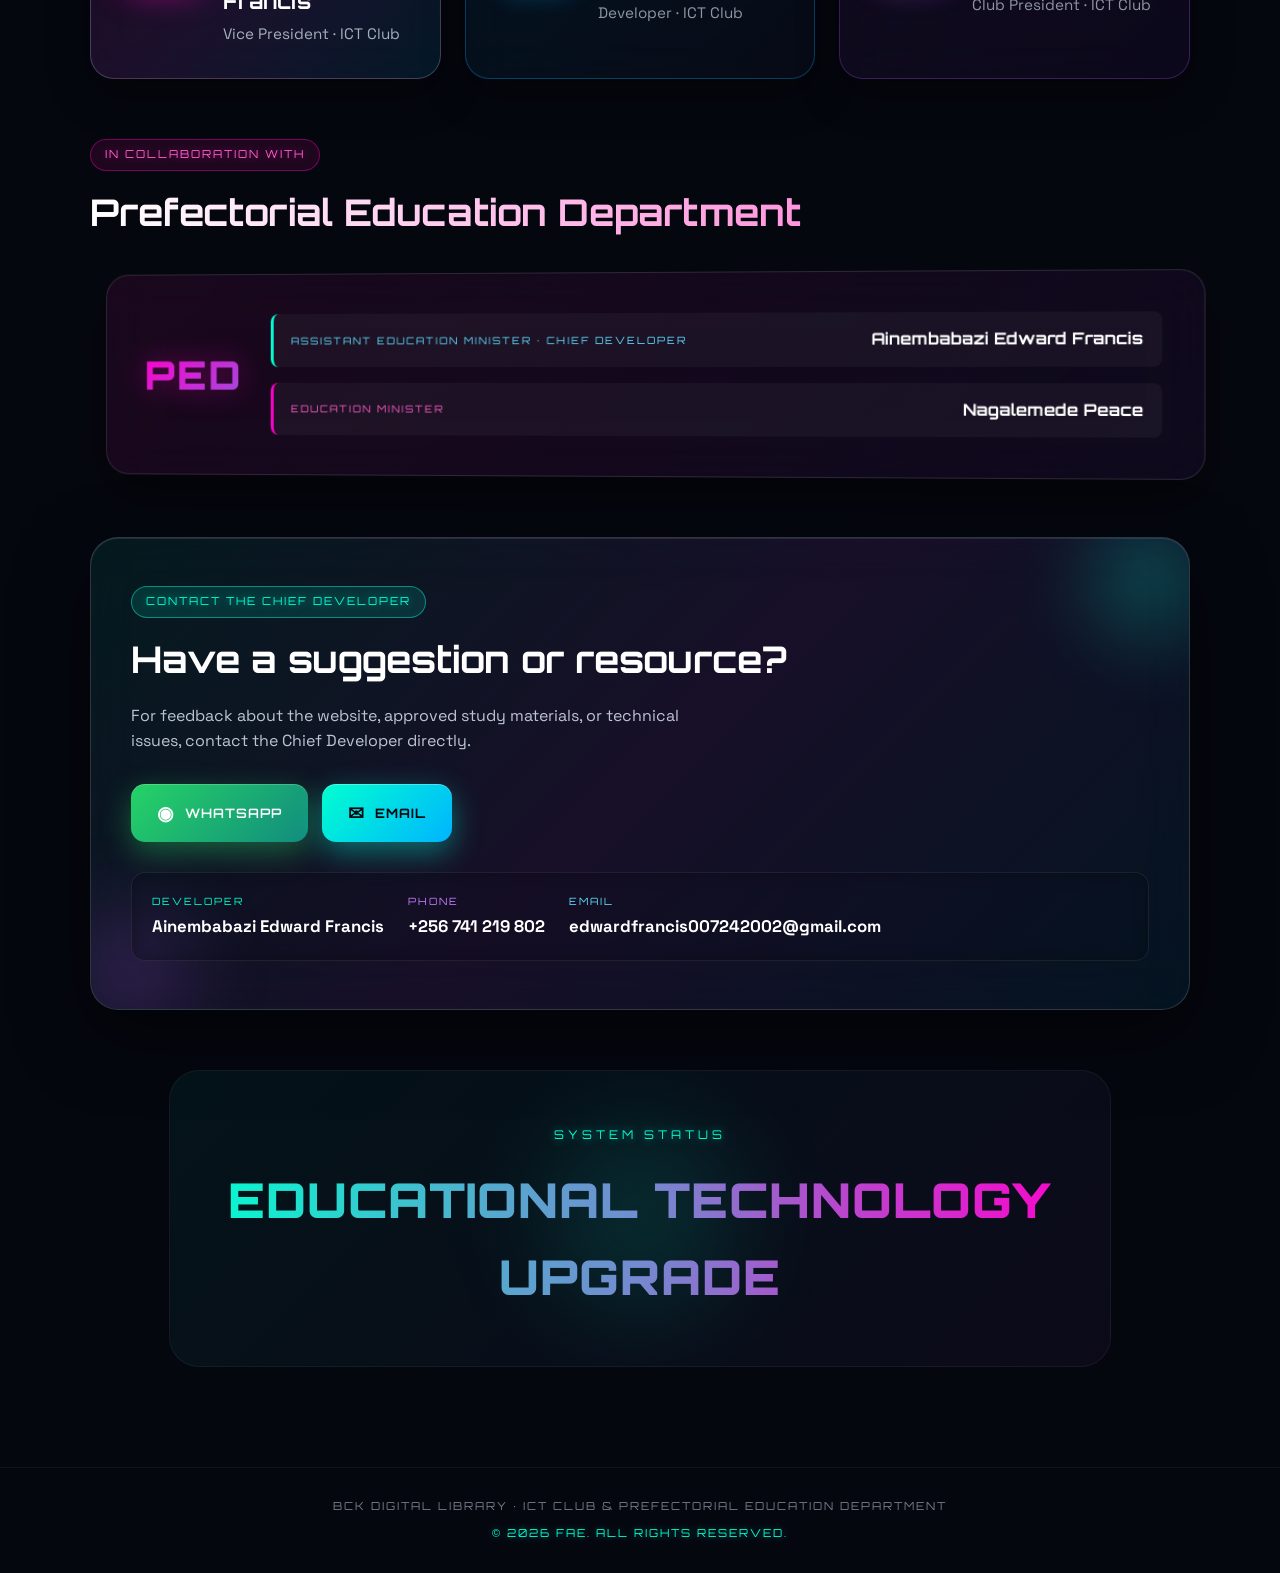
==== commit ab5dd2fb: "Update image source path in about.html" ====
--- a/about.html
+++ b/about.html
@@ -95,7 +95,7 @@
           align-items: center;
           justify-content: center;
         ">
-          <img src="images/school-badge.png" alt="BCK school badge" style="width: 75px; height: 75px; object-fit: contain; border-radius: 50%; filter: drop-shadow(0 0 10px rgba(0,255,220,0.6));">
+          <img src="school-badge.png" alt="BCK school badge" style="width: 75px; height: 75px; object-fit: contain; border-radius: 50%; filter: drop-shadow(0 0 10px rgba(0,255,220,0.6));">
         </div>
       </div>
 
